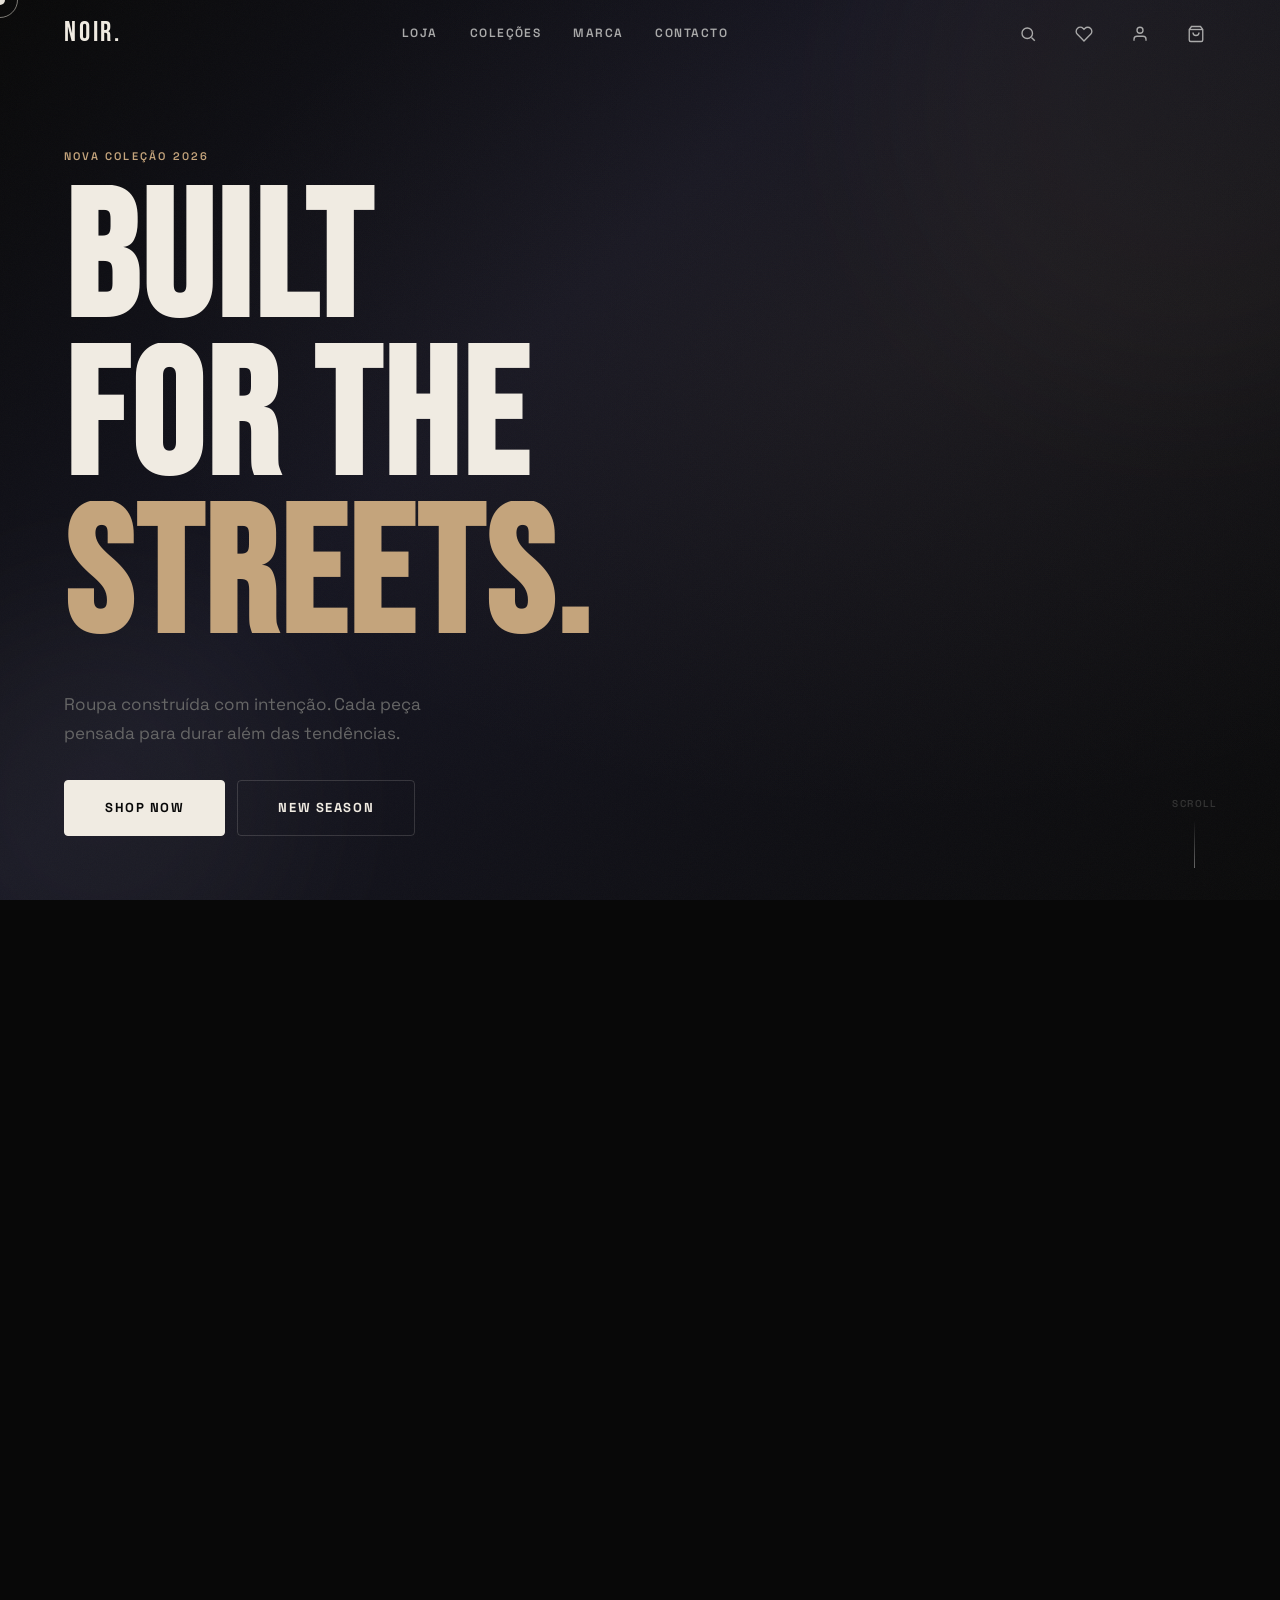
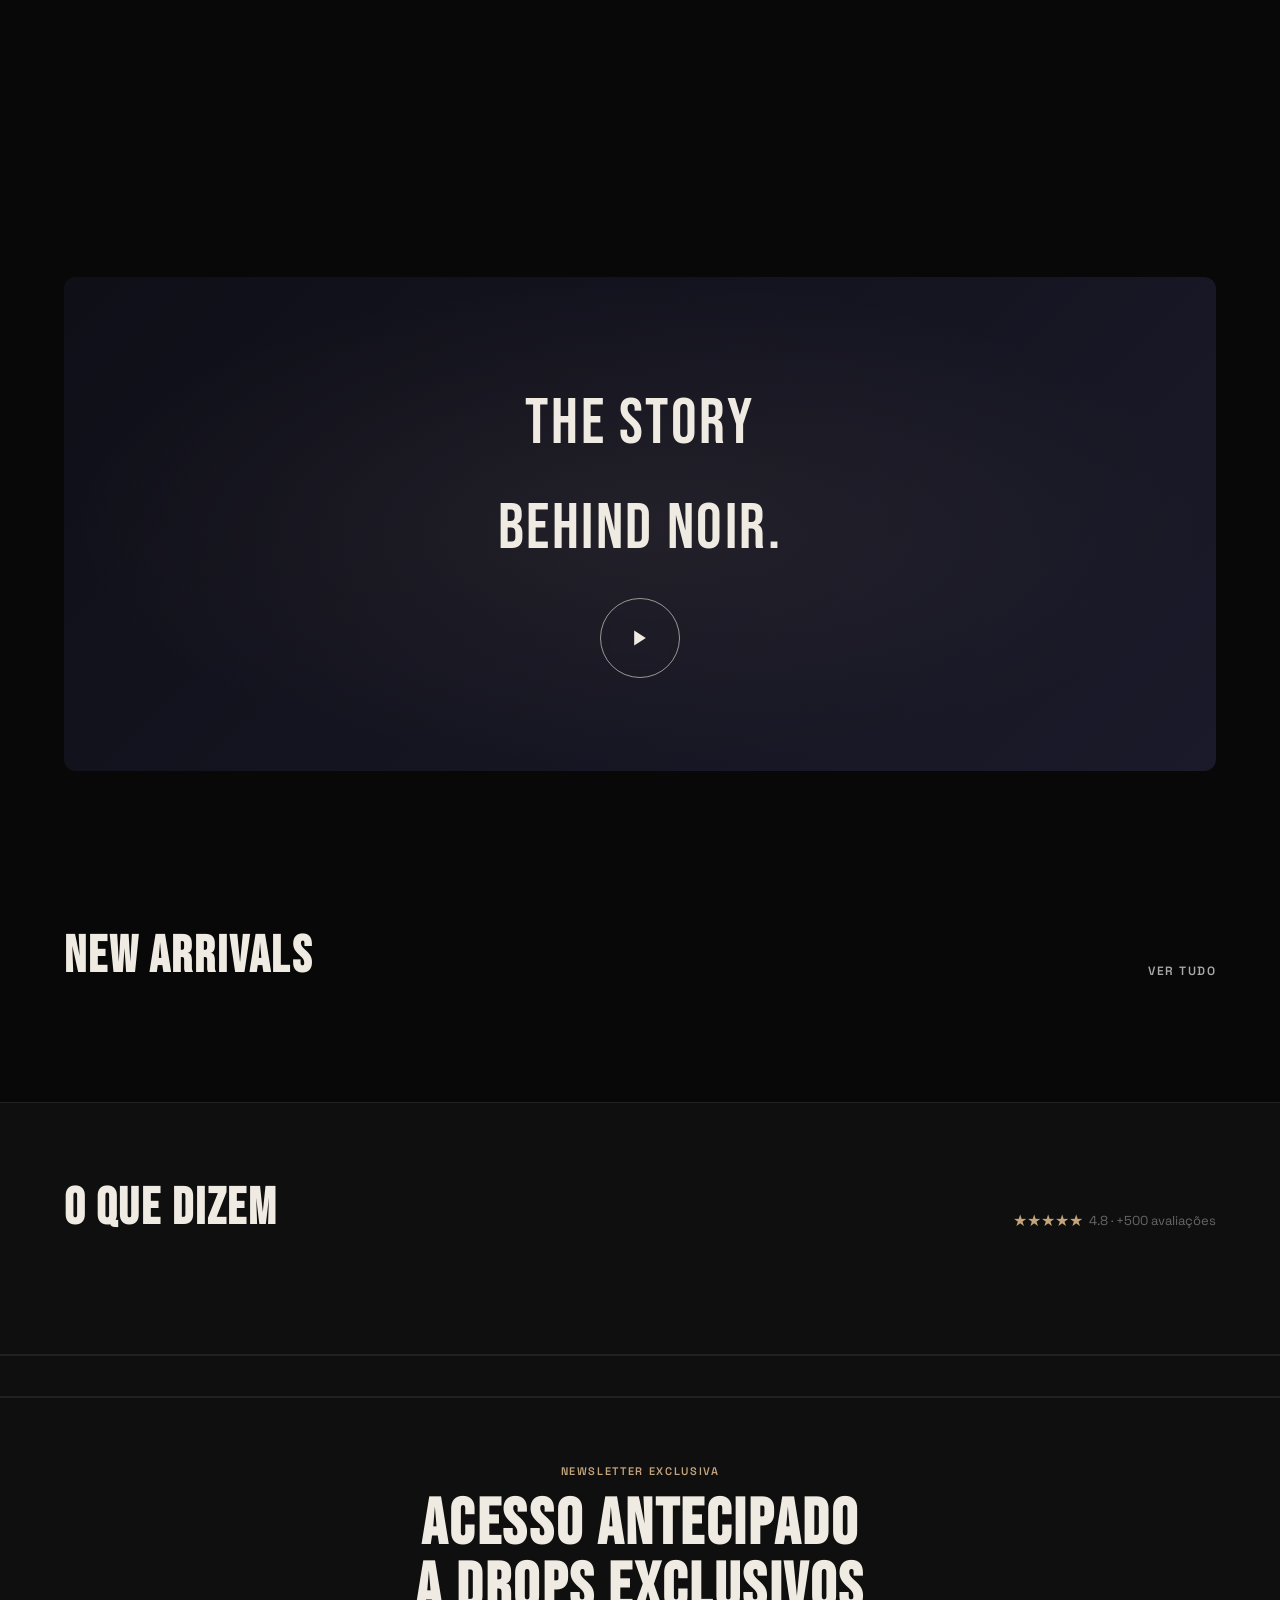
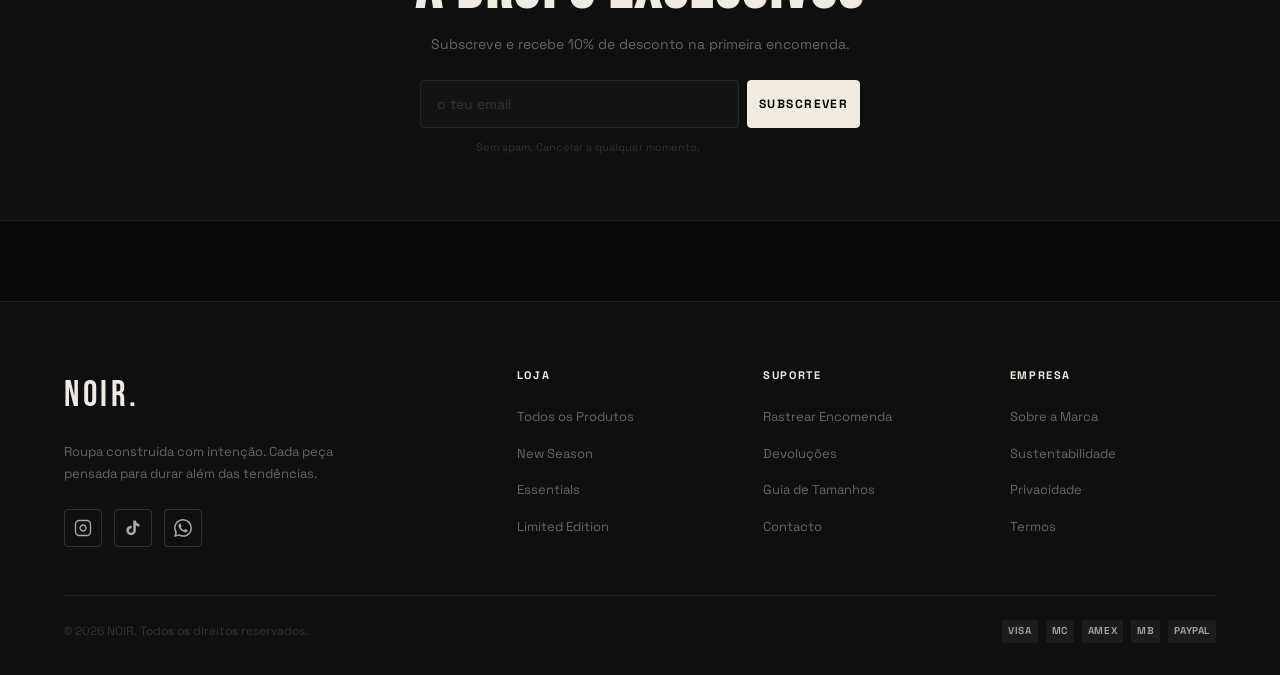
==== index.html @ bdd71eda "init" ====
<!DOCTYPE html>
<html lang="pt">
<head>
  <meta charset="UTF-8">
  <meta name="viewport" content="width=device-width, initial-scale=1.0">
  <title>NOIR. — Premium Streetwear</title>
  <meta name="description" content="NOIR. — Roupa construída com intenção. Premium streetwear para quem recusa o ordinário.">
  <meta property="og:title" content="NOIR. — Premium Streetwear">
  <meta property="og:description" content="Premium streetwear para quem recusa o ordinário.">
  <link rel="preconnect" href="https://fonts.googleapis.com">
  <link rel="preconnect" href="https://fonts.gstatic.com" crossorigin>
  <link rel="stylesheet" href="css/main.css">
  <link rel="stylesheet" href="css/animations.css">
  <style>
    /* ---- Hero ---- */
    .hero {
      position: relative;
      height: 100vh;
      min-height: 600px;
      display: flex;
      align-items: flex-end;
      overflow: hidden;
    }
    .hero-bg {
      position: absolute;
      inset: 0;
      background: linear-gradient(135deg, #080808 0%, #141420 40%, #0a0a0a 100%);
    }
    .hero-bg::after {
      content: '';
      position: absolute;
      inset: 0;
      background: radial-gradient(ellipse at 70% 40%, rgba(196,164,124,0.06) 0%, transparent 60%);
    }
    .hero-noise {
      position: absolute;
      inset: 0;
      opacity: 0.03;
      background-image: url("data:image/svg+xml,%3Csvg viewBox='0 0 256 256' xmlns='http://www.w3.org/2000/svg'%3E%3Cfilter id='n'%3E%3CfeTurbulence type='fractalNoise' baseFrequency='0.9' numOctaves='4' stitchTiles='stitch'/%3E%3C/filter%3E%3Crect width='100%25' height='100%25' filter='url(%23n)'/%3E%3C/svg%3E");
      background-size: 200px;
    }
    .hero-content {
      position: relative;
      z-index: 1;
      width: 100%;
      padding: 0 var(--pad) var(--s16);
    }
    .hero-label {
      font-size: 11px;
      font-weight: 600;
      letter-spacing: 0.2em;
      text-transform: uppercase;
      color: var(--accent);
      margin-bottom: var(--s5);
      opacity: 0;
      animation: fadeInUp 0.6s ease 0.05s both;
    }
    .hero-title {
      font-family: var(--font-display);
      font-size: clamp(80px, 14vw, 220px);
      text-transform: uppercase;
      letter-spacing: 0.02em;
      line-height: 0.88;
      margin-bottom: var(--s8);
      color: var(--text);
    }
    .hero-sub {
      font-size: clamp(14px, 1.5vw, 17px);
      color: var(--text-3);
      max-width: 420px;
      line-height: 1.7;
      margin-bottom: var(--s8);
    }
    .hero-ctas { display: flex; gap: var(--s3); flex-wrap: wrap; }
    .hero-scroll {
      position: absolute;
      bottom: var(--s8);
      right: var(--pad);
      display: flex;
      flex-direction: column;
      align-items: center;
      gap: var(--s2);
      font-size: 10px;
      font-weight: 600;
      letter-spacing: 0.15em;
      text-transform: uppercase;
      color: var(--text-4);
      animation: fadeIn 1s ease 1.5s both;
    }
    .hero-scroll-line {
      width: 1px;
      height: 48px;
      background: linear-gradient(to bottom, transparent, var(--text-3));
      animation: lineGrow 1s ease 1.8s both;
      transform-origin: top;
    }
    /* ---- Marquee ---- */
    /* ---- Collections ---- */
    .collections-grid {
      display: grid;
      grid-template-columns: repeat(4, 1fr);
      gap: var(--s3);
    }
    /* ---- Best sellers ---- */
    .bestsellers-scroll {
      display: grid;
      grid-template-columns: repeat(4, 1fr);
      gap: var(--s5);
    }
    /* ---- Video section ---- */
    .video-mock {
      aspect-ratio: 21/9;
      background: linear-gradient(135deg, #0f0f18 0%, #1a1a2a 100%);
      position: relative;
      overflow: hidden;
      border-radius: var(--r4);
      display: flex;
      align-items: center;
      justify-content: center;
    }
    .video-mock-text {
      position: relative;
      z-index: 1;
      text-align: center;
    }
    /* ---- Reviews ---- */
    .reviews-grid {
      display: grid;
      grid-template-columns: repeat(3, 1fr);
      gap: var(--s5);
    }
    .review-card {
      background: var(--bg-2);
      border: 1px solid var(--border);
      border-radius: var(--r4);
      padding: var(--s6);
    }
    .review-text {
      font-family: var(--font-editorial);
      font-size: 17px;
      font-style: italic;
      line-height: 1.7;
      color: var(--text-2);
      margin: var(--s4) 0;
    }
    /* ---- Newsletter section ---- */
    .nl-section {
      background: var(--bg-2);
      border-top: 1px solid var(--border);
      border-bottom: 1px solid var(--border);
      padding: var(--s16) 0;
      text-align: center;
    }
    .nl-form {
      display: flex;
      gap: var(--s2);
      max-width: 440px;
      margin: var(--s6) auto 0;
    }

    @media (max-width: 900px) {
      .collections-grid { grid-template-columns: repeat(2, 1fr); }
      .bestsellers-scroll { grid-template-columns: repeat(2, 1fr); }
      .reviews-grid { grid-template-columns: 1fr 1fr; }
      .hero-title { font-size: clamp(56px, 18vw, 120px); }
    }
    @media (max-width: 600px) {
      .collections-grid { grid-template-columns: 1fr 1fr; gap: var(--s2); }
      .reviews-grid { grid-template-columns: 1fr; }
      .nl-form { flex-direction: column; }
    }
  </style>
</head>
<body>

<div id="header"></div>

<!-- ===================== HERO ===================== -->
<section class="hero">
  <div class="hero-bg"></div>
  <div class="hero-noise"></div>
  <div class="bg-blob bg-blob-1"></div>
  <div class="bg-blob bg-blob-2"></div>
  <div class="hero-content container">
    <div class="hero-label">Nova Coleção 2026</div>
    <h1 class="hero-title">
      <span class="hero-text-line"><span>Built</span></span>
      <span class="hero-text-line"><span>For The</span></span>
      <span class="hero-text-line"><span style="color:var(--accent)">Streets.</span></span>
    </h1>
    <p class="hero-sub">Roupa construída com intenção. Cada peça pensada para durar além das tendências.</p>
    <div class="hero-ctas">
      <a href="shop.html" class="btn btn-primary btn-lg">Shop Now</a>
      <a href="shop.html?collection=new-season" class="btn btn-outline btn-lg">New Season</a>
    </div>
  </div>
  <div class="hero-scroll">
    <span>Scroll</span>
    <div class="hero-scroll-line"></div>
  </div>
</section>

<!-- ===================== MARQUEE ===================== -->
<div class="marquee-wrap">
  <div class="marquee-track">
    <div class="marquee-item"><span class="marquee-dot"></span>New Season 2026</div>
    <div class="marquee-item"><span class="marquee-dot"></span>Free Shipping Over €80</div>
    <div class="marquee-item"><span class="marquee-dot"></span>Premium Quality Fabrics</div>
    <div class="marquee-item"><span class="marquee-dot"></span>Limited Edition Drops</div>
    <div class="marquee-item"><span class="marquee-dot"></span>30-Day Free Returns</div>
    <div class="marquee-item"><span class="marquee-dot"></span>Worldwide Shipping</div>
    <!-- duplicate for seamless loop -->
    <div class="marquee-item"><span class="marquee-dot"></span>New Season 2026</div>
    <div class="marquee-item"><span class="marquee-dot"></span>Free Shipping Over €80</div>
    <div class="marquee-item"><span class="marquee-dot"></span>Premium Quality Fabrics</div>
    <div class="marquee-item"><span class="marquee-dot"></span>Limited Edition Drops</div>
    <div class="marquee-item"><span class="marquee-dot"></span>30-Day Free Returns</div>
    <div class="marquee-item"><span class="marquee-dot"></span>Worldwide Shipping</div>
  </div>
</div>

<!-- ===================== COLLECTIONS ===================== -->
<section class="section">
  <div class="container">
    <div class="section-header reveal">
      <h2 class="section-title">Coleções</h2>
      <a href="shop.html" class="section-link">Ver todas ${ICONS?.arrow || ''}</a>
    </div>
    <div class="collections-grid" id="collectionsGrid"></div>
  </div>
</section>

<!-- ===================== BEST SELLERS ===================== -->
<section class="section" style="background:var(--bg-2);border-top:1px solid var(--border);border-bottom:1px solid var(--border)">
  <div class="container">
    <div class="section-header reveal">
      <h2 class="section-title">Best Sellers</h2>
      <a href="shop.html" class="section-link">Ver todos</a>
    </div>
    <div class="bestsellers-scroll" id="bestsellersGrid"></div>
  </div>
</section>

<!-- ===================== VIDEO SECTION ===================== -->
<section class="section">
  <div class="container">
    <div class="video-mock reveal">
      <div style="position:absolute;inset:0;background:radial-gradient(ellipse at center, rgba(196,164,124,0.08) 0%, transparent 70%)"></div>
      <div class="video-mock-text">
        <div style="font-family:var(--font-display);font-size:clamp(32px,5vw,72px);text-transform:uppercase;letter-spacing:.04em;margin-bottom:8px">
          The Story<br>Behind NOIR.
        </div>
        <div class="video-play-btn" style="position:static;margin-top:16px">
          <div class="video-play-circle">
            <svg width="20" height="20" viewBox="0 0 24 24" fill="var(--text)"><polygon points="5 3 19 12 5 21 5 3"/></svg>
          </div>
        </div>
      </div>
    </div>
  </div>
</section>

<!-- ===================== NEW ARRIVALS ===================== -->
<section class="section">
  <div class="container">
    <div class="section-header reveal">
      <h2 class="section-title">New Arrivals</h2>
      <a href="shop.html?collection=new-season" class="section-link">Ver tudo</a>
    </div>
    <div class="grid-4" id="newArrivalsGrid"></div>
  </div>
</section>

<!-- ===================== REVIEWS ===================== -->
<section class="section" style="background:var(--bg-2);border-top:1px solid var(--border);border-bottom:1px solid var(--border)">
  <div class="container">
    <div class="section-header reveal">
      <h2 class="section-title">O que dizem</h2>
      <div class="stars-wrap" style="gap:6px">
        <div class="stars" style="font-size:16px">★★★★★</div>
        <span style="font-size:13px;color:var(--text-3)">4.8 · +500 avaliações</span>
      </div>
    </div>
    <div class="reviews-grid" id="reviewsGrid"></div>
  </div>
</section>

<!-- ===================== BENEFITS ===================== -->
<div class="benefits-bar reveal">
  <div class="container">
    <div class="benefits-list" id="benefitsList"></div>
  </div>
</div>

<!-- ===================== NEWSLETTER ===================== -->
<section class="nl-section">
  <div class="container">
    <div class="reveal" style="max-width:560px;margin:0 auto">
      <div class="label" style="margin-bottom:12px;color:var(--accent)">Newsletter exclusiva</div>
      <h2 style="font-family:var(--font-display);font-size:clamp(36px,5vw,64px);text-transform:uppercase;letter-spacing:.04em;line-height:1;margin-bottom:12px">
        Acesso antecipado<br>a drops exclusivos
      </h2>
      <p style="font-size:14px;color:var(--text-3);margin:0 auto 0">
        Subscreve e recebe 10% de desconto na primeira encomenda.
      </p>
      <form class="nl-form" id="homeNewsletterForm">
        <input type="email" class="form-input" placeholder="o teu email" required style="height:48px">
        <button type="submit" class="btn btn-primary" style="white-space:nowrap">Subscrever</button>
      </form>
      <p style="font-size:11px;color:var(--text-4);margin-top:10px">Sem spam. Cancelar a qualquer momento.</p>
    </div>
  </div>
</section>

<div id="footer"></div>

<script src="js/data.js"></script>
<script src="js/app.js"></script>
<script src="js/cart.js"></script>
<script>
document.addEventListener('DOMContentLoaded', () => {

  // Collections
  const cGrid = document.getElementById('collectionsGrid');
  if (cGrid && typeof COLLECTIONS !== 'undefined') {
    cGrid.innerHTML = COLLECTIONS.map(c => `
      <a href="shop.html?collection=${c.id}" class="collection-card reveal">
        <div class="collection-card-media">
          <div class="product-placeholder ${c.ph}"></div>
        </div>
        <div class="collection-card-overlay"></div>
        <div class="collection-card-content">
          <div class="collection-card-title">${c.name}</div>
          <div class="collection-card-count">${c.count} peças</div>
        </div>
      </a>
    `).join('');
  }

  // Best Sellers
  const bGrid = document.getElementById('bestsellersGrid');
  if (bGrid && typeof PRODUCTS !== 'undefined') {
    const bs = PRODUCTS.filter(p => p.isBestSeller).slice(0,4);
    bGrid.innerHTML = bs.map(p => renderProductCard(p)).join('');
  }

  // New Arrivals
  const nGrid = document.getElementById('newArrivalsGrid');
  if (nGrid && typeof PRODUCTS !== 'undefined') {
    const newP = PRODUCTS.filter(p => p.isNew).slice(0,4);
    nGrid.innerHTML = newP.map(p => renderProductCard(p)).join('');
  }

  // Reviews
  const rGrid = document.getElementById('reviewsGrid');
  if (rGrid && typeof REVIEWS !== 'undefined') {
    rGrid.innerHTML = REVIEWS.slice(0,3).map(r => `
      <div class="review-card reveal">
        <div class="stars-wrap">
          <div class="stars">${'★'.repeat(r.rating)}</div>
          <span style="font-size:11px;color:var(--text-4)">${r.date}</span>
        </div>
        <p class="review-text">"${r.text}"</p>
        <div style="display:flex;align-items:center;gap:10px">
          <div style="width:32px;height:32px;border-radius:50%;background:var(--bg-4);display:flex;align-items:center;justify-content:center;font-size:12px;font-weight:600">${r.name[0]}</div>
          <div>
            <div style="font-size:13px;font-weight:600">${r.name}</div>
            <div style="font-size:11px;color:var(--text-3)">${r.product}</div>
          </div>
        </div>
      </div>
    `).join('');
  }

  // Benefits
  const bList = document.getElementById('benefitsList');
  if (bList && typeof BENEFITS !== 'undefined') {
    const iconMap = { truck: ICONS.truck, refresh: ICONS.refresh, shield: ICONS.shield, headset: ICONS.headset };
    bList.innerHTML = BENEFITS.map(b => `
      <div class="benefit-item">
        ${iconMap[b.icon] || ''}
        <div>
          <div style="font-weight:600;color:var(--text);font-size:13px">${b.title}</div>
          <div style="font-size:12px">${b.sub}</div>
        </div>
      </div>
    `).join('');
  }

  // Home newsletter
  document.getElementById('homeNewsletterForm')?.addEventListener('submit', e => {
    e.preventDefault();
    e.target.reset();
    showToast('Subscrito! Usa o código NOIR10 na tua primeira encomenda.', 'success');
    localStorage.setItem('noir_newsletter', '1');
  });

  initScrollReveal();
});
</script>
</body>
</html>
---- css/main.css ----
@import url('https://fonts.googleapis.com/css2?family=Bebas+Neue&family=Space+Grotesk:wght@300;400;500;600;700&family=Cormorant+Garamond:ital,wght@0,400;0,600;1,400;1,600&display=swap');

/* ============================================================
   DESIGN TOKENS
   ============================================================ */
:root {
  --bg:        #080808;
  --bg-2:      #0f0f0f;
  --bg-3:      #141414;
  --bg-4:      #1c1c1c;
  --bg-5:      #242424;
  --surface:   #1a1a1a;

  --text:      #f0ebe2;
  --text-2:    #aaa;
  --text-3:    #666;
  --text-4:    #333;
  --text-inv:  #080808;

  --accent:    #c4a47c;
  --accent-2:  #d4b48c;
  --accent-3:  #a8886a;

  --green:     #4ec97a;
  --red:       #e05050;
  --yellow:    #e0b030;
  --blue:      #5090e0;

  --border:    rgba(240,235,226,0.08);
  --border-2:  rgba(240,235,226,0.16);
  --border-3:  rgba(240,235,226,0.25);

  --font-display:   'Bebas Neue', sans-serif;
  --font-ui:        'Space Grotesk', sans-serif;
  --font-editorial: 'Cormorant Garamond', serif;

  --s1:  4px; --s2: 8px;  --s3: 12px; --s4: 16px; --s5: 20px;
  --s6: 24px; --s8: 32px; --s10: 40px; --s12: 48px; --s14: 56px;
  --s16: 64px; --s20: 80px; --s24: 96px; --s32: 128px;

  --nav-h:  68px;
  --max-w:  1440px;
  --pad:    clamp(16px, 5vw, 80px);

  --r1: 2px; --r2: 4px; --r3: 8px; --r4: 12px; --r5: 16px; --rf: 100px;

  --t1: 0.15s ease;
  --t2: 0.3s ease;
  --t3: 0.5s ease;
  --t-spring: 0.45s cubic-bezier(0.175, 0.885, 0.32, 1.275);

  --shadow-sm: 0 2px 8px rgba(0,0,0,0.35);
  --shadow-md: 0 8px 24px rgba(0,0,0,0.45);
  --shadow-lg: 0 20px 60px rgba(0,0,0,0.55);
  --shadow-xl: 0 40px 100px rgba(0,0,0,0.65);

  --z-below: -1; --z-base: 1; --z-raised: 10;
  --z-dropdown: 100; --z-sticky: 200; --z-overlay: 300;
  --z-modal: 400; --z-toast: 500; --z-cursor: 9999;
}

/* ============================================================
   RESET
   ============================================================ */
*, *::before, *::after { box-sizing: border-box; margin: 0; padding: 0; }
html { scroll-behavior: smooth; font-size: 16px; }
body {
  background: var(--bg);
  color: var(--text);
  font-family: var(--font-ui);
  font-size: 15px;
  line-height: 1.65;
  overflow-x: hidden;
  -webkit-font-smoothing: antialiased;
  -moz-osx-font-smoothing: grayscale;
}
img, video { display: block; width: 100%; height: auto; object-fit: cover; }
a { color: inherit; text-decoration: none; transition: color var(--t1); }
button { background: none; border: none; cursor: pointer; font-family: inherit; color: inherit; }
ul, ol { list-style: none; }
input, select, textarea { font-family: inherit; }
h1,h2,h3,h4,h5,h6 { font-weight: 600; line-height: 1.2; }
p { max-width: 65ch; }

/* ============================================================
   SCROLLBAR
   ============================================================ */
::-webkit-scrollbar { width: 6px; height: 6px; }
::-webkit-scrollbar-track { background: var(--bg-2); }
::-webkit-scrollbar-thumb { background: var(--bg-5); border-radius: var(--rf); }
::-webkit-scrollbar-thumb:hover { background: var(--text-3); }

/* ============================================================
   CUSTOM CURSOR
   ============================================================ */
.cursor {
  position: fixed;
  width: 10px; height: 10px;
  background: var(--text);
  border-radius: 50%;
  pointer-events: none;
  transform: translate(-50%, -50%);
  z-index: var(--z-cursor);
  transition: transform 0.1s, width 0.3s, height 0.3s, background 0.3s;
  mix-blend-mode: difference;
}
.cursor-ring {
  position: fixed;
  width: 36px; height: 36px;
  border: 1px solid rgba(240,235,226,0.5);
  border-radius: 50%;
  pointer-events: none;
  transform: translate(-50%, -50%);
  z-index: var(--z-cursor);
  transition: transform 0.18s ease, width 0.35s, height 0.35s, border-color 0.3s;
}
.cursor.is-hovering { width: 6px; height: 6px; }
.cursor-ring.is-hovering { width: 56px; height: 56px; border-color: var(--accent); }
.cursor.is-clicking { transform: translate(-50%,-50%) scale(0.7); }
@media (pointer: coarse) { .cursor, .cursor-ring { display: none; } }

/* ============================================================
   TYPOGRAPHY
   ============================================================ */
.display-xl {
  font-family: var(--font-display);
  font-size: clamp(72px, 12vw, 200px);
  line-height: 0.9;
  letter-spacing: 0.02em;
  text-transform: uppercase;
}
.display-lg {
  font-family: var(--font-display);
  font-size: clamp(48px, 8vw, 120px);
  line-height: 0.92;
  letter-spacing: 0.02em;
  text-transform: uppercase;
}
.display-md {
  font-family: var(--font-display);
  font-size: clamp(36px, 5vw, 72px);
  line-height: 0.95;
  text-transform: uppercase;
  letter-spacing: 0.03em;
}
.display-sm {
  font-family: var(--font-display);
  font-size: clamp(24px, 3vw, 40px);
  line-height: 1;
  text-transform: uppercase;
  letter-spacing: 0.05em;
}
.editorial {
  font-family: var(--font-editorial);
  font-style: italic;
  font-size: clamp(18px, 2.5vw, 28px);
  font-weight: 400;
}
.label {
  font-size: 11px;
  font-weight: 600;
  letter-spacing: 0.15em;
  text-transform: uppercase;
  color: var(--text-2);
}
.price {
  font-size: 17px;
  font-weight: 600;
  letter-spacing: 0.02em;
}
.price-lg {
  font-size: 26px;
  font-weight: 700;
  letter-spacing: 0.01em;
}
.price-compare {
  font-size: 13px;
  font-weight: 400;
  color: var(--text-3);
  text-decoration: line-through;
}

/* ============================================================
   LAYOUT
   ============================================================ */
.container {
  width: 100%;
  max-width: var(--max-w);
  margin: 0 auto;
  padding: 0 var(--pad);
}
.container-sm {
  width: 100%;
  max-width: 900px;
  margin: 0 auto;
  padding: 0 var(--pad);
}
.grid-2 { display: grid; grid-template-columns: 1fr 1fr; gap: var(--s8); }
.grid-3 { display: grid; grid-template-columns: repeat(3, 1fr); gap: var(--s6); }
.grid-4 { display: grid; grid-template-columns: repeat(4, 1fr); gap: var(--s6); }
.flex { display: flex; }
.flex-center { display: flex; align-items: center; justify-content: center; }
.flex-between { display: flex; align-items: center; justify-content: space-between; }
.flex-col { display: flex; flex-direction: column; }
.gap-1 { gap: var(--s1); } .gap-2 { gap: var(--s2); } .gap-3 { gap: var(--s3); }
.gap-4 { gap: var(--s4); } .gap-6 { gap: var(--s6); } .gap-8 { gap: var(--s8); }

/* ============================================================
   SECTION
   ============================================================ */
.section { padding: var(--s20) 0; }
.section-lg { padding: var(--s32) 0; }
.section-sm { padding: var(--s12) 0; }
.section-header {
  display: flex;
  align-items: flex-end;
  justify-content: space-between;
  margin-bottom: var(--s10);
  gap: var(--s4);
}
.section-title {
  font-family: var(--font-display);
  font-size: clamp(28px, 4vw, 52px);
  text-transform: uppercase;
  letter-spacing: 0.04em;
  line-height: 1;
}
.section-link {
  font-size: 12px;
  font-weight: 600;
  letter-spacing: 0.12em;
  text-transform: uppercase;
  color: var(--text-2);
  display: flex;
  align-items: center;
  gap: var(--s2);
  white-space: nowrap;
  transition: color var(--t1);
}
.section-link:hover { color: var(--text); }
.section-link svg { transition: transform var(--t1); }
.section-link:hover svg { transform: translateX(4px); }

/* ============================================================
   NAVIGATION
   ============================================================ */
.nav {
  position: fixed;
  top: 0; left: 0; right: 0;
  height: var(--nav-h);
  z-index: var(--z-sticky);
  transition: background var(--t2), border-color var(--t2);
  border-bottom: 1px solid transparent;
}
.nav.scrolled {
  background: rgba(8,8,8,0.95);
  backdrop-filter: blur(20px);
  -webkit-backdrop-filter: blur(20px);
  border-bottom-color: var(--border);
}
.nav-inner {
  height: 100%;
  display: flex;
  align-items: center;
  justify-content: space-between;
  gap: var(--s8);
}
.nav-logo {
  font-family: var(--font-display);
  font-size: 28px;
  letter-spacing: 0.1em;
  color: var(--text);
  flex-shrink: 0;
  transition: opacity var(--t1);
}
.nav-logo:hover { opacity: 0.7; }
.nav-links {
  display: flex;
  align-items: center;
  gap: var(--s8);
}
.nav-link {
  font-size: 12px;
  font-weight: 600;
  letter-spacing: 0.12em;
  text-transform: uppercase;
  color: var(--text-2);
  transition: color var(--t1);
  position: relative;
}
.nav-link::after {
  content: '';
  position: absolute;
  bottom: -3px; left: 0; right: 100%;
  height: 1px;
  background: var(--accent);
  transition: right var(--t2);
}
.nav-link:hover { color: var(--text); }
.nav-link:hover::after { right: 0; }
.nav-link.active { color: var(--text); }
.nav-link.active::after { right: 0; }
.nav-actions {
  display: flex;
  align-items: center;
  gap: var(--s4);
}
.nav-icon-btn {
  width: 40px; height: 40px;
  display: flex;
  align-items: center;
  justify-content: center;
  color: var(--text-2);
  transition: color var(--t1);
  position: relative;
  border-radius: var(--r2);
}
.nav-icon-btn:hover { color: var(--text); }
.nav-cart-count {
  position: absolute;
  top: 3px; right: 3px;
  width: 16px; height: 16px;
  background: var(--accent);
  color: var(--text-inv);
  font-size: 10px;
  font-weight: 700;
  border-radius: var(--rf);
  display: flex;
  align-items: center;
  justify-content: center;
  line-height: 1;
  opacity: 0;
  transform: scale(0);
  transition: opacity var(--t1), transform var(--t-spring);
}
.nav-cart-count.visible { opacity: 1; transform: scale(1); }

/* Mobile menu toggle */
.nav-hamburger {
  display: none;
  width: 40px; height: 40px;
  align-items: center;
  justify-content: center;
  flex-direction: column;
  gap: 5px;
  cursor: pointer;
}
.nav-hamburger span {
  display: block;
  width: 22px; height: 1.5px;
  background: var(--text);
  transition: transform var(--t2), opacity var(--t2), width var(--t2);
  transform-origin: center;
}
.nav-hamburger.open span:nth-child(1) { transform: translateY(6.5px) rotate(45deg); }
.nav-hamburger.open span:nth-child(2) { opacity: 0; transform: scaleX(0); }
.nav-hamburger.open span:nth-child(3) { transform: translateY(-6.5px) rotate(-45deg); }

/* Mobile menu */
.mobile-menu {
  position: fixed;
  top: var(--nav-h); left: 0; right: 0; bottom: 0;
  background: var(--bg);
  z-index: calc(var(--z-sticky) - 1);
  padding: var(--s8) var(--pad);
  display: flex;
  flex-direction: column;
  transform: translateX(100%);
  transition: transform 0.4s cubic-bezier(0.77, 0, 0.175, 1);
  overflow-y: auto;
}
.mobile-menu.open { transform: translateX(0); }
.mobile-menu-links { margin-bottom: var(--s12); }
.mobile-menu-link {
  display: block;
  font-family: var(--font-display);
  font-size: 42px;
  letter-spacing: 0.04em;
  text-transform: uppercase;
  color: var(--text-3);
  padding: var(--s3) 0;
  border-bottom: 1px solid var(--border);
  transition: color var(--t1), padding-left var(--t2);
}
.mobile-menu-link:hover { color: var(--text); padding-left: var(--s4); }

/* Search overlay */
.search-overlay {
  position: fixed;
  inset: 0;
  background: rgba(8,8,8,0.97);
  z-index: var(--z-modal);
  display: flex;
  flex-direction: column;
  align-items: center;
  justify-content: flex-start;
  padding: var(--s24) var(--pad);
  opacity: 0;
  pointer-events: none;
  transition: opacity var(--t2);
}
.search-overlay.open { opacity: 1; pointer-events: all; }
.search-input-wrap {
  width: 100%;
  max-width: 700px;
  position: relative;
  margin-bottom: var(--s8);
}
.search-input {
  width: 100%;
  background: transparent;
  border: none;
  border-bottom: 1px solid var(--border-3);
  color: var(--text);
  font-family: var(--font-display);
  font-size: clamp(36px, 6vw, 72px);
  letter-spacing: 0.05em;
  text-transform: uppercase;
  padding: var(--s4) 0;
  outline: none;
}
.search-input::placeholder { color: var(--text-4); }
.search-close {
  position: fixed;
  top: var(--s6); right: var(--s6);
  width: 48px; height: 48px;
  display: flex;
  align-items: center;
  justify-content: center;
  color: var(--text-2);
  transition: color var(--t1);
}
.search-close:hover { color: var(--text); }
.search-results {
  width: 100%;
  max-width: 700px;
  display: grid;
  grid-template-columns: repeat(auto-fill, minmax(160px, 1fr));
  gap: var(--s4);
}

/* ============================================================
   CART SIDEBAR
   ============================================================ */
.cart-overlay {
  position: fixed;
  inset: 0;
  background: rgba(0,0,0,0.6);
  z-index: var(--z-overlay);
  opacity: 0;
  pointer-events: none;
  transition: opacity var(--t2);
  backdrop-filter: blur(4px);
}
.cart-overlay.open { opacity: 1; pointer-events: all; }
.cart-sidebar {
  position: fixed;
  top: 0; right: 0; bottom: 0;
  width: min(440px, 100vw);
  background: var(--bg-2);
  z-index: var(--z-modal);
  display: flex;
  flex-direction: column;
  transform: translateX(100%);
  transition: transform 0.45s cubic-bezier(0.77, 0, 0.175, 1);
  border-left: 1px solid var(--border);
}
.cart-sidebar.open { transform: translateX(0); }
.cart-sidebar-header {
  display: flex;
  align-items: center;
  justify-content: space-between;
  padding: var(--s5) var(--s6);
  border-bottom: 1px solid var(--border);
  flex-shrink: 0;
}
.cart-sidebar-title {
  font-family: var(--font-display);
  font-size: 20px;
  letter-spacing: 0.08em;
  text-transform: uppercase;
}
.cart-items-wrap {
  flex: 1;
  overflow-y: auto;
  padding: var(--s4) var(--s6);
}
.cart-item {
  display: flex;
  gap: var(--s4);
  padding: var(--s4) 0;
  border-bottom: 1px solid var(--border);
}
.cart-item:last-child { border-bottom: none; }
.cart-item-img {
  width: 84px; height: 100px;
  flex-shrink: 0;
  border-radius: var(--r2);
  overflow: hidden;
  background: var(--bg-4);
}
.cart-item-img .product-placeholder {
  width: 100%; height: 100%;
}
.cart-item-info { flex: 1; min-width: 0; }
.cart-item-name {
  font-size: 13px;
  font-weight: 600;
  margin-bottom: var(--s1);
  white-space: nowrap;
  overflow: hidden;
  text-overflow: ellipsis;
}
.cart-item-meta { font-size: 12px; color: var(--text-3); margin-bottom: var(--s3); }
.cart-item-bottom { display: flex; align-items: center; justify-content: space-between; }
.cart-item-price { font-size: 14px; font-weight: 600; }
.cart-qty {
  display: flex;
  align-items: center;
  gap: var(--s2);
  background: var(--bg-3);
  border-radius: var(--r2);
  padding: var(--s1);
}
.cart-qty-btn {
  width: 26px; height: 26px;
  display: flex;
  align-items: center;
  justify-content: center;
  color: var(--text-2);
  transition: color var(--t1);
  font-size: 16px;
  line-height: 1;
}
.cart-qty-btn:hover { color: var(--text); }
.cart-qty-num { font-size: 13px; font-weight: 600; min-width: 20px; text-align: center; }
.cart-item-remove {
  color: var(--text-3);
  font-size: 11px;
  transition: color var(--t1);
  margin-top: var(--s2);
  display: block;
  cursor: pointer;
  background: none;
  border: none;
  font-family: inherit;
  letter-spacing: 0.05em;
  text-transform: uppercase;
}
.cart-item-remove:hover { color: var(--red); }
.cart-sidebar-footer {
  padding: var(--s5) var(--s6);
  border-top: 1px solid var(--border);
  flex-shrink: 0;
}
.cart-subtotal {
  display: flex;
  justify-content: space-between;
  align-items: center;
  margin-bottom: var(--s4);
  font-size: 13px;
}
.cart-subtotal-label { color: var(--text-2); text-transform: uppercase; letter-spacing: 0.08em; font-size: 11px; }
.cart-subtotal-value { font-weight: 700; font-size: 18px; }
.cart-empty-msg {
  text-align: center;
  padding: var(--s16) var(--s6);
  color: var(--text-3);
}
.cart-empty-msg svg { margin: 0 auto var(--s4); opacity: 0.3; }
.cart-empty-msg p { font-size: 14px; margin: 0 auto; }

/* ============================================================
   FOOTER
   ============================================================ */
.footer {
  background: var(--bg-2);
  border-top: 1px solid var(--border);
  padding: var(--s16) 0 var(--s8);
  margin-top: var(--s20);
}
.footer-grid {
  display: grid;
  grid-template-columns: 2fr 1fr 1fr 1fr;
  gap: var(--s10);
  margin-bottom: var(--s12);
}
.footer-logo {
  font-family: var(--font-display);
  font-size: 36px;
  letter-spacing: 0.1em;
  margin-bottom: var(--s4);
  color: var(--text);
}
.footer-tagline {
  font-size: 13px;
  color: var(--text-3);
  line-height: 1.7;
  margin-bottom: var(--s6);
  max-width: 280px;
}
.footer-social {
  display: flex;
  gap: var(--s3);
}
.footer-social-link {
  width: 38px; height: 38px;
  border: 1px solid var(--border-2);
  border-radius: var(--r2);
  display: flex;
  align-items: center;
  justify-content: center;
  color: var(--text-2);
  transition: all var(--t1);
}
.footer-social-link:hover {
  border-color: var(--accent);
  color: var(--accent);
  background: rgba(196,164,124,0.08);
}
.footer-col-title {
  font-size: 11px;
  font-weight: 700;
  letter-spacing: 0.15em;
  text-transform: uppercase;
  color: var(--text);
  margin-bottom: var(--s5);
}
.footer-links { display: flex; flex-direction: column; gap: var(--s3); }
.footer-link {
  font-size: 13px;
  color: var(--text-3);
  transition: color var(--t1);
}
.footer-link:hover { color: var(--text); }
.footer-bottom {
  display: flex;
  align-items: center;
  justify-content: space-between;
  padding-top: var(--s6);
  border-top: 1px solid var(--border);
  font-size: 12px;
  color: var(--text-4);
  gap: var(--s4);
  flex-wrap: wrap;
}
.footer-payment {
  display: flex;
  gap: var(--s2);
  align-items: center;
}
.payment-icon {
  padding: 3px 6px;
  background: var(--bg-4);
  border-radius: var(--r1);
  font-size: 10px;
  font-weight: 600;
  letter-spacing: 0.06em;
  color: var(--text-2);
}

/* ============================================================
   BUTTONS
   ============================================================ */
.btn {
  display: inline-flex;
  align-items: center;
  justify-content: center;
  gap: var(--s2);
  padding: 0 var(--s6);
  height: 48px;
  font-size: 12px;
  font-weight: 700;
  letter-spacing: 0.12em;
  text-transform: uppercase;
  border-radius: var(--r2);
  transition: all var(--t1);
  cursor: pointer;
  white-space: nowrap;
  position: relative;
  overflow: hidden;
  font-family: var(--font-ui);
}
.btn::after {
  content: '';
  position: absolute;
  inset: 0;
  background: rgba(255,255,255,0.06);
  opacity: 0;
  transition: opacity var(--t1);
}
.btn:hover::after { opacity: 1; }
.btn-primary {
  background: var(--text);
  color: var(--text-inv);
  border: 1px solid var(--text);
}
.btn-primary:hover {
  background: var(--accent);
  border-color: var(--accent);
  color: var(--text-inv);
}
.btn-outline {
  background: transparent;
  color: var(--text);
  border: 1px solid var(--border-2);
}
.btn-outline:hover { border-color: var(--text); }
.btn-ghost {
  background: transparent;
  color: var(--text-2);
  border: none;
}
.btn-ghost:hover { color: var(--text); }
.btn-accent {
  background: var(--accent);
  color: var(--text-inv);
  border: 1px solid var(--accent);
}
.btn-accent:hover { background: var(--accent-2); border-color: var(--accent-2); }
.btn-danger { background: var(--red); color: #fff; border: 1px solid var(--red); }
.btn-sm { height: 36px; padding: 0 var(--s4); font-size: 11px; }
.btn-lg { height: 56px; padding: 0 var(--s10); font-size: 13px; }
.btn-full { width: 100%; }
.btn-icon {
  width: 40px; height: 40px;
  padding: 0;
  border-radius: var(--r2);
  border: 1px solid var(--border-2);
  color: var(--text-2);
}
.btn-icon:hover { border-color: var(--border-3); color: var(--text); }
.btn[disabled] { opacity: 0.4; cursor: not-allowed; pointer-events: none; }
.btn-loading { pointer-events: none; }
.btn-loading::before {
  content: '';
  width: 14px; height: 14px;
  border: 2px solid currentColor;
  border-top-color: transparent;
  border-radius: 50%;
  animation: spin 0.7s linear infinite;
  margin-right: var(--s2);
}

/* ============================================================
   PRODUCT CARD
   ============================================================ */
.product-card {
  position: relative;
  cursor: pointer;
}
.product-card-media {
  position: relative;
  overflow: hidden;
  border-radius: var(--r3);
  background: var(--bg-3);
  aspect-ratio: 3/4;
  margin-bottom: var(--s3);
}
.product-card-media img,
.product-card-media .product-placeholder {
  width: 100%; height: 100%;
  object-fit: cover;
  transition: transform 0.6s ease, opacity 0.4s ease;
}
.product-card-img-hover {
  position: absolute;
  inset: 0;
  opacity: 0;
  transition: opacity 0.4s ease;
}
.product-card:hover .product-card-media img { transform: scale(1.04); }
.product-card:hover .product-card-img-hover { opacity: 1; }
.product-card:hover .product-card-img-main { opacity: 0; }
.product-card-actions {
  position: absolute;
  bottom: var(--s3); left: var(--s3); right: var(--s3);
  display: flex;
  gap: var(--s2);
  transform: translateY(8px);
  opacity: 0;
  transition: all var(--t2);
}
.product-card:hover .product-card-actions { transform: translateY(0); opacity: 1; }
.product-card-action {
  flex: 1;
  height: 40px;
  background: rgba(8,8,8,0.9);
  backdrop-filter: blur(8px);
  color: var(--text);
  font-size: 11px;
  font-weight: 600;
  letter-spacing: 0.1em;
  text-transform: uppercase;
  border-radius: var(--r2);
  display: flex;
  align-items: center;
  justify-content: center;
  gap: var(--s1);
  transition: background var(--t1);
  border: none;
  cursor: pointer;
  font-family: var(--font-ui);
}
.product-card-action:hover { background: var(--text); color: var(--text-inv); }
.product-card-action-icon {
  width: 40px;
  flex: none;
}
.product-card-badges {
  position: absolute;
  top: var(--s3); left: var(--s3);
  display: flex;
  flex-direction: column;
  gap: var(--s1);
}
.badge {
  padding: 3px var(--s2);
  font-size: 10px;
  font-weight: 700;
  letter-spacing: 0.1em;
  text-transform: uppercase;
  border-radius: var(--r1);
}
.badge-new { background: var(--text); color: var(--text-inv); }
.badge-sale { background: var(--red); color: #fff; }
.badge-limited { background: var(--accent); color: var(--text-inv); }
.badge-sold-out { background: var(--bg-5); color: var(--text-2); }
.product-card-wishlist {
  position: absolute;
  top: var(--s3); right: var(--s3);
  width: 36px; height: 36px;
  background: rgba(8,8,8,0.7);
  backdrop-filter: blur(8px);
  border-radius: var(--rf);
  display: flex;
  align-items: center;
  justify-content: center;
  color: var(--text-2);
  transition: all var(--t1);
  opacity: 0;
  border: none;
  cursor: pointer;
}
.product-card:hover .product-card-wishlist { opacity: 1; }
.product-card-wishlist:hover, .product-card-wishlist.active { color: var(--red); background: rgba(8,8,8,0.9); }
.product-card-wishlist.active { opacity: 1; }
.product-card-info { padding: 0 var(--s1); }
.product-card-name {
  font-size: 14px;
  font-weight: 500;
  margin-bottom: var(--s1);
  white-space: nowrap;
  overflow: hidden;
  text-overflow: ellipsis;
  color: var(--text);
}
.product-card-meta {
  font-size: 12px;
  color: var(--text-3);
  margin-bottom: var(--s2);
}
.product-card-price {
  display: flex;
  align-items: center;
  gap: var(--s2);
}
.product-card-colors {
  display: flex;
  gap: var(--s1);
  margin-top: var(--s2);
}
.color-dot {
  width: 14px; height: 14px;
  border-radius: 50%;
  border: 1.5px solid transparent;
  cursor: pointer;
  transition: border-color var(--t1), transform var(--t1);
}
.color-dot:hover, .color-dot.active { border-color: var(--text); transform: scale(1.2); }

/* Product placeholder gradients */
.product-placeholder {
  width: 100%; height: 100%;
  display: flex;
  align-items: center;
  justify-content: center;
}
.ph-1 { background: linear-gradient(160deg, #141418 0%, #22222a 100%); }
.ph-2 { background: linear-gradient(160deg, #180f0a 0%, #2d1c10 100%); }
.ph-3 { background: linear-gradient(160deg, #0a1410 0%, #162819 100%); }
.ph-4 { background: linear-gradient(160deg, #0f0f18 0%, #1c1c2e 100%); }
.ph-5 { background: linear-gradient(160deg, #180a0a 0%, #2e1414 100%); }
.ph-6 { background: linear-gradient(160deg, #141818 0%, #1f2828 100%); }
.ph-7 { background: linear-gradient(160deg, #141010 0%, #261c1c 100%); }
.ph-8 { background: linear-gradient(160deg, #0f1418 0%, #1a2330 100%); }

/* ============================================================
   FORMS
   ============================================================ */
.form-group { display: flex; flex-direction: column; gap: var(--s2); }
.form-label {
  font-size: 11px;
  font-weight: 600;
  letter-spacing: 0.12em;
  text-transform: uppercase;
  color: var(--text-2);
}
.form-input,
.form-select,
.form-textarea {
  background: var(--bg-3);
  border: 1px solid var(--border);
  color: var(--text);
  font-family: var(--font-ui);
  font-size: 14px;
  padding: 0 var(--s4);
  height: 48px;
  border-radius: var(--r2);
  outline: none;
  transition: border-color var(--t1), background var(--t1);
  width: 100%;
}
.form-textarea { height: auto; padding: var(--s3) var(--s4); resize: vertical; min-height: 120px; }
.form-input:focus, .form-select:focus, .form-textarea:focus {
  border-color: var(--border-3);
  background: var(--bg-4);
}
.form-input::placeholder, .form-textarea::placeholder { color: var(--text-4); }
.form-input.error { border-color: var(--red); }
.form-error { font-size: 12px; color: var(--red); margin-top: var(--s1); }
.form-row { display: grid; grid-template-columns: 1fr 1fr; gap: var(--s4); }
.form-select { appearance: none; cursor: pointer; }
.form-checkbox-wrap {
  display: flex;
  align-items: center;
  gap: var(--s3);
  cursor: pointer;
}
.form-checkbox {
  width: 18px; height: 18px;
  border: 1.5px solid var(--border-2);
  border-radius: var(--r1);
  background: var(--bg-3);
  appearance: none;
  cursor: pointer;
  position: relative;
  flex-shrink: 0;
  transition: all var(--t1);
}
.form-checkbox:checked {
  background: var(--text);
  border-color: var(--text);
}
.form-checkbox:checked::after {
  content: '';
  position: absolute;
  top: 2px; left: 5px;
  width: 5px; height: 9px;
  border: 2px solid var(--bg);
  border-top: none; border-left: none;
  transform: rotate(45deg);
}
.form-checkbox-label { font-size: 13px; color: var(--text-2); }

/* ============================================================
   MODAL
   ============================================================ */
.modal-overlay {
  position: fixed;
  inset: 0;
  background: rgba(0,0,0,0.7);
  z-index: var(--z-modal);
  display: flex;
  align-items: center;
  justify-content: center;
  padding: var(--s6);
  opacity: 0;
  pointer-events: none;
  transition: opacity var(--t2);
  backdrop-filter: blur(4px);
}
.modal-overlay.open { opacity: 1; pointer-events: all; }
.modal {
  background: var(--bg-2);
  border: 1px solid var(--border);
  border-radius: var(--r4);
  padding: var(--s8);
  width: 100%;
  max-width: 560px;
  max-height: 90vh;
  overflow-y: auto;
  transform: scale(0.95) translateY(16px);
  transition: transform var(--t2);
}
.modal-overlay.open .modal { transform: scale(1) translateY(0); }
.modal-header {
  display: flex;
  align-items: center;
  justify-content: space-between;
  margin-bottom: var(--s6);
}
.modal-title {
  font-family: var(--font-display);
  font-size: 24px;
  letter-spacing: 0.06em;
  text-transform: uppercase;
}

/* ============================================================
   TOAST NOTIFICATIONS
   ============================================================ */
.toast-container {
  position: fixed;
  bottom: var(--s6);
  left: 50%;
  transform: translateX(-50%);
  z-index: var(--z-toast);
  display: flex;
  flex-direction: column;
  align-items: center;
  gap: var(--s2);
  pointer-events: none;
}
.toast {
  background: var(--bg-4);
  border: 1px solid var(--border-2);
  border-radius: var(--rf);
  padding: var(--s3) var(--s5);
  font-size: 13px;
  color: var(--text);
  display: flex;
  align-items: center;
  gap: var(--s3);
  backdrop-filter: blur(12px);
  white-space: nowrap;
  animation: toastIn 0.4s var(--t-spring) forwards;
  box-shadow: var(--shadow-md);
  pointer-events: all;
}
.toast.toast-success { border-color: rgba(78,201,122,0.3); }
.toast.toast-error { border-color: rgba(224,80,80,0.3); }
.toast.toast-out { animation: toastOut 0.3s ease forwards; }
.toast-dot {
  width: 6px; height: 6px;
  border-radius: 50%;
  background: var(--accent);
  flex-shrink: 0;
}
.toast.toast-success .toast-dot { background: var(--green); }
.toast.toast-error .toast-dot { background: var(--red); }

/* ============================================================
   NEWSLETTER POPUP
   ============================================================ */
.newsletter-popup {
  position: fixed;
  bottom: var(--s6);
  right: var(--s6);
  width: min(420px, calc(100vw - 32px));
  background: var(--bg-2);
  border: 1px solid var(--border-2);
  border-radius: var(--r4);
  padding: var(--s8);
  z-index: var(--z-modal);
  transform: translateY(20px);
  opacity: 0;
  pointer-events: none;
  transition: all 0.5s cubic-bezier(0.34, 1.56, 0.64, 1);
  box-shadow: var(--shadow-xl);
}
.newsletter-popup.visible { transform: translateY(0); opacity: 1; pointer-events: all; }
.newsletter-popup-close {
  position: absolute;
  top: var(--s4); right: var(--s4);
  width: 32px; height: 32px;
  display: flex;
  align-items: center;
  justify-content: center;
  color: var(--text-3);
  transition: color var(--t1);
  cursor: pointer;
}
.newsletter-popup-close:hover { color: var(--text); }
.newsletter-popup-tag {
  font-size: 10px;
  font-weight: 700;
  letter-spacing: 0.15em;
  text-transform: uppercase;
  color: var(--accent);
  margin-bottom: var(--s3);
}
.newsletter-popup-title {
  font-family: var(--font-display);
  font-size: 28px;
  letter-spacing: 0.04em;
  text-transform: uppercase;
  line-height: 1;
  margin-bottom: var(--s2);
}
.newsletter-popup-sub {
  font-size: 13px;
  color: var(--text-3);
  margin-bottom: var(--s5);
  max-width: 100%;
}
.newsletter-popup-form { display: flex; gap: var(--s2); }
.newsletter-popup-input {
  flex: 1;
  height: 44px;
  background: var(--bg-4);
  border: 1px solid var(--border);
  border-radius: var(--r2);
  color: var(--text);
  font-family: var(--font-ui);
  font-size: 13px;
  padding: 0 var(--s4);
  outline: none;
  transition: border-color var(--t1);
}
.newsletter-popup-input:focus { border-color: var(--border-3); }
.newsletter-popup-input::placeholder { color: var(--text-4); }
.newsletter-popup-btn {
  height: 44px;
  padding: 0 var(--s5);
  background: var(--text);
  color: var(--text-inv);
  border-radius: var(--r2);
  font-size: 11px;
  font-weight: 700;
  letter-spacing: 0.1em;
  text-transform: uppercase;
  border: none;
  cursor: pointer;
  font-family: var(--font-ui);
  white-space: nowrap;
  transition: background var(--t1);
}
.newsletter-popup-btn:hover { background: var(--accent); }

/* ============================================================
   STAR RATING
   ============================================================ */
.stars {
  display: flex;
  gap: 2px;
  color: var(--accent);
  font-size: 13px;
}
.stars-wrap { display: flex; align-items: center; gap: var(--s2); }
.stars-count { font-size: 12px; color: var(--text-3); }

/* ============================================================
   TABS
   ============================================================ */
.tabs { border-bottom: 1px solid var(--border); display: flex; gap: 0; }
.tab-btn {
  padding: var(--s3) var(--s5);
  font-size: 12px;
  font-weight: 600;
  letter-spacing: 0.1em;
  text-transform: uppercase;
  color: var(--text-3);
  border: none;
  border-bottom: 2px solid transparent;
  margin-bottom: -1px;
  cursor: pointer;
  transition: all var(--t1);
  font-family: var(--font-ui);
}
.tab-btn:hover { color: var(--text-2); }
.tab-btn.active { color: var(--text); border-bottom-color: var(--accent); }
.tab-panel { display: none; padding: var(--s6) 0; }
.tab-panel.active { display: block; }

/* ============================================================
   BREADCRUMB
   ============================================================ */
.breadcrumb {
  display: flex;
  align-items: center;
  gap: var(--s2);
  font-size: 12px;
  color: var(--text-3);
  margin-bottom: var(--s6);
}
.breadcrumb a { transition: color var(--t1); }
.breadcrumb a:hover { color: var(--text); }
.breadcrumb-sep { color: var(--text-4); }
.breadcrumb-current { color: var(--text-2); }

/* ============================================================
   PAGINATION
   ============================================================ */
.pagination {
  display: flex;
  align-items: center;
  justify-content: center;
  gap: var(--s2);
  margin-top: var(--s12);
}
.page-btn {
  width: 40px; height: 40px;
  display: flex;
  align-items: center;
  justify-content: center;
  border: 1px solid var(--border);
  border-radius: var(--r2);
  font-size: 13px;
  color: var(--text-3);
  transition: all var(--t1);
  cursor: pointer;
  font-family: var(--font-ui);
}
.page-btn:hover { border-color: var(--border-2); color: var(--text); }
.page-btn.active { background: var(--text); color: var(--text-inv); border-color: var(--text); }

/* ============================================================
   SIZE SELECTOR
   ============================================================ */
.size-grid { display: flex; flex-wrap: wrap; gap: var(--s2); }
.size-btn {
  min-width: 52px;
  height: 44px;
  border: 1px solid var(--border);
  border-radius: var(--r2);
  font-size: 13px;
  font-weight: 600;
  color: var(--text-2);
  cursor: pointer;
  transition: all var(--t1);
  font-family: var(--font-ui);
  padding: 0 var(--s3);
  position: relative;
}
.size-btn:hover { border-color: var(--border-2); color: var(--text); }
.size-btn.active { background: var(--text); color: var(--text-inv); border-color: var(--text); }
.size-btn.out-of-stock {
  opacity: 0.35;
  cursor: not-allowed;
  text-decoration: line-through;
}

/* ============================================================
   DIVIDER
   ============================================================ */
.divider {
  border: none;
  border-top: 1px solid var(--border);
  margin: var(--s6) 0;
}

/* ============================================================
   BENEFITS BAR
   ============================================================ */
.benefits-bar {
  background: var(--bg-2);
  border-top: 1px solid var(--border);
  border-bottom: 1px solid var(--border);
  padding: var(--s5) 0;
}
.benefits-list {
  display: flex;
  align-items: center;
  justify-content: center;
  gap: var(--s10);
  flex-wrap: wrap;
}
.benefit-item {
  display: flex;
  align-items: center;
  gap: var(--s3);
  font-size: 12px;
  font-weight: 500;
  letter-spacing: 0.04em;
  color: var(--text-2);
}
.benefit-item svg { color: var(--accent); flex-shrink: 0; }

/* ============================================================
   SKELETON LOADING
   ============================================================ */
.skeleton {
  background: linear-gradient(90deg, var(--bg-3) 0%, var(--bg-4) 50%, var(--bg-3) 100%);
  background-size: 200% 100%;
  animation: shimmer 1.5s infinite;
  border-radius: var(--r2);
}
.skeleton-card { aspect-ratio: 3/4; border-radius: var(--r3); }
.skeleton-line { height: 14px; margin-bottom: var(--s2); }
.skeleton-line.short { width: 60%; }

/* ============================================================
   PAGE HEADER
   ============================================================ */
.page-header {
  padding: calc(var(--nav-h) + var(--s12)) 0 var(--s12);
  text-align: center;
}
.page-header-title {
  font-family: var(--font-display);
  font-size: clamp(48px, 8vw, 96px);
  text-transform: uppercase;
  letter-spacing: 0.06em;
  line-height: 1;
  margin-bottom: var(--s4);
}
.page-header-sub {
  font-size: 14px;
  color: var(--text-3);
  max-width: 480px;
  margin: 0 auto;
}

/* ============================================================
   ACCORDION
   ============================================================ */
.accordion-item { border-bottom: 1px solid var(--border); }
.accordion-trigger {
  display: flex;
  align-items: center;
  justify-content: space-between;
  width: 100%;
  padding: var(--s4) 0;
  font-size: 13px;
  font-weight: 600;
  letter-spacing: 0.06em;
  text-transform: uppercase;
  color: var(--text-2);
  cursor: pointer;
  transition: color var(--t1);
  font-family: var(--font-ui);
  border: none;
  background: none;
}
.accordion-trigger:hover { color: var(--text); }
.accordion-trigger svg {
  transition: transform var(--t2);
  flex-shrink: 0;
  color: var(--text-3);
}
.accordion-item.open .accordion-trigger svg { transform: rotate(180deg); }
.accordion-content {
  max-height: 0;
  overflow: hidden;
  transition: max-height 0.4s ease, padding 0.3s ease;
}
.accordion-item.open .accordion-content { max-height: 500px; }
.accordion-body {
  font-size: 13px;
  color: var(--text-3);
  line-height: 1.7;
  padding-bottom: var(--s4);
}

/* ============================================================
   ORDER SUMMARY (cart/checkout)
   ============================================================ */
.order-summary {
  background: var(--bg-2);
  border: 1px solid var(--border);
  border-radius: var(--r4);
  padding: var(--s6);
}
.order-summary-title {
  font-family: var(--font-display);
  font-size: 16px;
  letter-spacing: 0.08em;
  text-transform: uppercase;
  margin-bottom: var(--s5);
}
.order-line {
  display: flex;
  justify-content: space-between;
  align-items: center;
  font-size: 13px;
  color: var(--text-3);
  margin-bottom: var(--s3);
}
.order-line.total {
  color: var(--text);
  font-weight: 700;
  font-size: 15px;
  margin-top: var(--s4);
  padding-top: var(--s4);
  border-top: 1px solid var(--border);
}
.order-line-label { }
.order-line-value { font-weight: 500; color: var(--text); }
.coupon-wrap { display: flex; gap: var(--s2); margin-top: var(--s4); }
.coupon-wrap .form-input { height: 42px; }
.coupon-btn {
  height: 42px;
  padding: 0 var(--s4);
  border: 1px solid var(--border-2);
  border-radius: var(--r2);
  font-size: 11px;
  font-weight: 600;
  letter-spacing: 0.1em;
  text-transform: uppercase;
  color: var(--text-2);
  cursor: pointer;
  transition: all var(--t1);
  font-family: var(--font-ui);
  white-space: nowrap;
}
.coupon-btn:hover { color: var(--text); border-color: var(--border-3); }

/* ============================================================
   STEP PROGRESS (checkout)
   ============================================================ */
.checkout-steps {
  display: flex;
  align-items: center;
  justify-content: center;
  gap: var(--s3);
  margin-bottom: var(--s10);
}
.checkout-step {
  display: flex;
  align-items: center;
  gap: var(--s2);
  font-size: 12px;
  font-weight: 600;
  letter-spacing: 0.08em;
  text-transform: uppercase;
  color: var(--text-4);
}
.checkout-step.active { color: var(--text); }
.checkout-step.done { color: var(--green); }
.step-num {
  width: 26px; height: 26px;
  border: 1.5px solid currentColor;
  border-radius: 50%;
  display: flex;
  align-items: center;
  justify-content: center;
  font-size: 11px;
  flex-shrink: 0;
}
.checkout-step-divider {
  width: 32px; height: 1px;
  background: var(--border);
}

/* ============================================================
   QUICK VIEW MODAL (product)
   ============================================================ */
.quick-view-grid {
  display: grid;
  grid-template-columns: 1fr 1fr;
  gap: var(--s6);
}
.quick-view-img {
  aspect-ratio: 3/4;
  background: var(--bg-3);
  border-radius: var(--r3);
  overflow: hidden;
}

/* ============================================================
   FILTER PANEL
   ============================================================ */
.filter-panel {
  width: 260px;
  flex-shrink: 0;
}
.filter-section { margin-bottom: var(--s6); }
.filter-title {
  font-size: 11px;
  font-weight: 700;
  letter-spacing: 0.15em;
  text-transform: uppercase;
  color: var(--text-2);
  margin-bottom: var(--s3);
}
.filter-options { display: flex; flex-direction: column; gap: var(--s2); }
.filter-option {
  display: flex;
  align-items: center;
  gap: var(--s3);
  cursor: pointer;
}
.filter-option-label {
  font-size: 13px;
  color: var(--text-3);
  transition: color var(--t1);
}
.filter-option:hover .filter-option-label { color: var(--text); }
.filter-color-options { display: flex; flex-wrap: wrap; gap: var(--s2); }
.filter-color-swatch {
  width: 28px; height: 28px;
  border-radius: 50%;
  cursor: pointer;
  border: 2px solid transparent;
  transition: all var(--t1);
}
.filter-color-swatch.active { border-color: var(--text); }
.filter-size-options { display: flex; flex-wrap: wrap; gap: var(--s2); }
.filter-size-chip {
  padding: var(--s1) var(--s3);
  border: 1px solid var(--border);
  border-radius: var(--r1);
  font-size: 12px;
  color: var(--text-3);
  cursor: pointer;
  transition: all var(--t1);
}
.filter-size-chip:hover { border-color: var(--border-2); color: var(--text); }
.filter-size-chip.active { background: var(--text); color: var(--text-inv); border-color: var(--text); }
.price-range { display: flex; align-items: center; gap: var(--s2); }
.price-range-input { flex: 1; }
input[type=range] {
  -webkit-appearance: none;
  background: transparent;
  width: 100%;
  cursor: pointer;
}
input[type=range]::-webkit-slider-runnable-track {
  height: 2px;
  background: var(--bg-5);
  border-radius: var(--rf);
}
input[type=range]::-webkit-slider-thumb {
  -webkit-appearance: none;
  width: 16px; height: 16px;
  border-radius: 50%;
  background: var(--text);
  margin-top: -7px;
  transition: transform var(--t1);
}
input[type=range]::-webkit-slider-thumb:hover { transform: scale(1.2); }
.filter-active-chips {
  display: flex;
  flex-wrap: wrap;
  gap: var(--s2);
  margin-bottom: var(--s4);
}
.filter-chip {
  display: flex;
  align-items: center;
  gap: var(--s1);
  padding: 4px var(--s3);
  background: var(--bg-4);
  border: 1px solid var(--border-2);
  border-radius: var(--rf);
  font-size: 11px;
  color: var(--text-2);
}
.filter-chip-remove {
  cursor: pointer;
  color: var(--text-3);
  transition: color var(--t1);
  line-height: 1;
  font-size: 14px;
}
.filter-chip-remove:hover { color: var(--red); }

/* ============================================================
   TRACKING TIMELINE
   ============================================================ */
.tracking-timeline {
  display: flex;
  flex-direction: column;
  gap: 0;
  position: relative;
}
.tracking-timeline::before {
  content: '';
  position: absolute;
  left: 15px; top: 16px; bottom: 16px;
  width: 1px;
  background: var(--border);
}
.tracking-step {
  display: flex;
  gap: var(--s5);
  padding-bottom: var(--s6);
  position: relative;
}
.tracking-step:last-child { padding-bottom: 0; }
.tracking-dot {
  width: 30px; height: 30px;
  border-radius: 50%;
  background: var(--bg-4);
  border: 2px solid var(--border);
  display: flex;
  align-items: center;
  justify-content: center;
  flex-shrink: 0;
  position: relative;
  z-index: 1;
}
.tracking-step.done .tracking-dot {
  background: var(--green);
  border-color: var(--green);
}
.tracking-step.current .tracking-dot {
  background: var(--accent);
  border-color: var(--accent);
  box-shadow: 0 0 0 4px rgba(196,164,124,0.2);
}
.tracking-step-content { flex: 1; padding-top: 4px; }
.tracking-step-label {
  font-size: 14px;
  font-weight: 600;
  color: var(--text-3);
  margin-bottom: 2px;
}
.tracking-step.done .tracking-step-label,
.tracking-step.current .tracking-step-label { color: var(--text); }
.tracking-step-date { font-size: 12px; color: var(--text-4); }

/* ============================================================
   UTILITY
   ============================================================ */
.sr-only {
  position: absolute;
  width: 1px; height: 1px;
  padding: 0; margin: -1px;
  overflow: hidden;
  clip: rect(0,0,0,0);
  border: 0;
}
.text-accent { color: var(--accent); }
.text-muted { color: var(--text-3); }
.text-center { text-align: center; }
.text-right { text-align: right; }
.mt-auto { margin-top: auto; }
.pt-nav { padding-top: var(--nav-h); }
.w-full { width: 100%; }
.hidden { display: none !important; }
.overflow-hidden { overflow: hidden; }

/* ============================================================
   RESPONSIVE
   ============================================================ */
@media (max-width: 1100px) {
  .filter-panel { width: 220px; }
  .footer-grid { grid-template-columns: 1fr 1fr; }
}
@media (max-width: 900px) {
  .nav-links { display: none; }
  .nav-hamburger { display: flex; }
  .grid-4 { grid-template-columns: repeat(2, 1fr); }
  .grid-3 { grid-template-columns: repeat(2, 1fr); }
  .footer-grid { grid-template-columns: 1fr 1fr; }
  .quick-view-grid { grid-template-columns: 1fr; }
}
@media (max-width: 600px) {
  :root { --nav-h: 56px; --pad: 16px; }
  .grid-2 { grid-template-columns: 1fr; }
  .grid-3 { grid-template-columns: repeat(2, 1fr); gap: var(--s3); }
  .grid-4 { grid-template-columns: repeat(2, 1fr); gap: var(--s3); }
  .footer-grid { grid-template-columns: 1fr; }
  .form-row { grid-template-columns: 1fr; }
  .section { padding: var(--s12) 0; }
  .section-lg { padding: var(--s20) 0; }
  .benefits-list { gap: var(--s5); flex-direction: column; align-items: flex-start; }
  .checkout-steps { gap: var(--s2); }
  .checkout-step span { display: none; }
  .cart-sidebar { width: 100vw; }
}
---- css/animations.css ----
/* ============================================================
   KEYFRAMES
   ============================================================ */
@keyframes spin {
  to { transform: rotate(360deg); }
}
@keyframes shimmer {
  0%   { background-position: 200% 0; }
  100% { background-position: -200% 0; }
}
@keyframes pulse {
  0%, 100% { opacity: 1; }
  50%       { opacity: 0.4; }
}
@keyframes toastIn {
  from { opacity: 0; transform: translateY(12px) scale(0.95); }
  to   { opacity: 1; transform: translateY(0) scale(1); }
}
@keyframes toastOut {
  from { opacity: 1; transform: translateY(0) scale(1); }
  to   { opacity: 0; transform: translateY(8px) scale(0.95); }
}
@keyframes fadeIn {
  from { opacity: 0; }
  to   { opacity: 1; }
}
@keyframes fadeInUp {
  from { opacity: 0; transform: translateY(24px); }
  to   { opacity: 1; transform: translateY(0); }
}
@keyframes fadeInDown {
  from { opacity: 0; transform: translateY(-24px); }
  to   { opacity: 1; transform: translateY(0); }
}
@keyframes fadeInLeft {
  from { opacity: 0; transform: translateX(-24px); }
  to   { opacity: 1; transform: translateX(0); }
}
@keyframes fadeInRight {
  from { opacity: 0; transform: translateX(24px); }
  to   { opacity: 1; transform: translateX(0); }
}
@keyframes scaleIn {
  from { opacity: 0; transform: scale(0.92); }
  to   { opacity: 1; transform: scale(1); }
}
@keyframes slideUp {
  from { transform: translateY(100%); opacity: 0; }
  to   { transform: translateY(0); opacity: 1; }
}
@keyframes revealMask {
  from { clip-path: inset(0 100% 0 0); }
  to   { clip-path: inset(0 0% 0 0); }
}
@keyframes lineGrow {
  from { transform: scaleX(0); }
  to   { transform: scaleX(1); }
}
@keyframes heroTextIn {
  0%   { opacity: 0; transform: translateY(40px) skewY(2deg); }
  100% { opacity: 1; transform: translateY(0) skewY(0); }
}
@keyframes float {
  0%, 100% { transform: translateY(0); }
  50%       { transform: translateY(-10px); }
}
@keyframes marquee {
  from { transform: translateX(0); }
  to   { transform: translateX(-50%); }
}
@keyframes cartBounce {
  0%   { transform: scale(1); }
  30%  { transform: scale(1.3); }
  60%  { transform: scale(0.9); }
  100% { transform: scale(1); }
}
@keyframes wishlistPop {
  0%   { transform: scale(1); }
  50%  { transform: scale(1.4); }
  100% { transform: scale(1); }
}
@keyframes gradientShift {
  0%   { background-position: 0% 50%; }
  50%  { background-position: 100% 50%; }
  100% { background-position: 0% 50%; }
}
@keyframes countUp {
  from { transform: translateY(100%); opacity: 0; }
  to   { transform: translateY(0); opacity: 1; }
}

/* ============================================================
   ANIMATION UTILITY CLASSES
   ============================================================ */
.anim-fade-in      { animation: fadeIn 0.5s ease forwards; }
.anim-fade-in-up   { animation: fadeInUp 0.6s ease forwards; }
.anim-fade-in-down { animation: fadeInDown 0.6s ease forwards; }
.anim-scale-in     { animation: scaleIn 0.4s ease forwards; }

.delay-1 { animation-delay: 0.1s; }
.delay-2 { animation-delay: 0.2s; }
.delay-3 { animation-delay: 0.3s; }
.delay-4 { animation-delay: 0.4s; }
.delay-5 { animation-delay: 0.5s; }
.delay-6 { animation-delay: 0.6s; }
.delay-7 { animation-delay: 0.7s; }
.delay-8 { animation-delay: 0.8s; }

/* ============================================================
   SCROLL REVEAL (initial hidden state)
   ============================================================ */
.reveal {
  opacity: 0;
  transform: translateY(30px);
  transition: opacity 0.7s ease, transform 0.7s ease;
}
.reveal.revealed {
  opacity: 1;
  transform: translateY(0);
}
.reveal-left {
  opacity: 0;
  transform: translateX(-30px);
  transition: opacity 0.7s ease, transform 0.7s ease;
}
.reveal-left.revealed {
  opacity: 1;
  transform: translateX(0);
}
.reveal-right {
  opacity: 0;
  transform: translateX(30px);
  transition: opacity 0.7s ease, transform 0.7s ease;
}
.reveal-right.revealed {
  opacity: 1;
  transform: translateX(0);
}
.reveal-scale {
  opacity: 0;
  transform: scale(0.94);
  transition: opacity 0.6s ease, transform 0.6s ease;
}
.reveal-scale.revealed {
  opacity: 1;
  transform: scale(1);
}

/* ============================================================
   PAGE TRANSITION
   ============================================================ */
.page-transition-overlay {
  position: fixed;
  inset: 0;
  background: var(--bg);
  z-index: 9998;
  transform: translateY(100%);
  transition: transform 0.5s cubic-bezier(0.77, 0, 0.175, 1);
  pointer-events: none;
}
.page-transition-overlay.entering {
  transform: translateY(0);
}
.page-transition-overlay.leaving {
  transform: translateY(-100%);
}
body.page-loading { overflow: hidden; }

/* ============================================================
   HERO ANIMATIONS
   ============================================================ */
.hero-text-line {
  overflow: hidden;
  display: block;
}
.hero-text-line span {
  display: block;
  animation: heroTextIn 1s cubic-bezier(0.215, 0.61, 0.355, 1) forwards;
  opacity: 0;
}
.hero-line-1 span { animation-delay: 0.1s; }
.hero-line-2 span { animation-delay: 0.25s; }
.hero-line-3 span { animation-delay: 0.4s; }
.hero-sub  { animation: fadeInUp 0.8s ease 0.6s both; }
.hero-ctas { animation: fadeInUp 0.8s ease 0.75s both; }

/* ============================================================
   MARQUEE (scrolling text band)
   ============================================================ */
.marquee-wrap {
  overflow: hidden;
  border-top: 1px solid var(--border);
  border-bottom: 1px solid var(--border);
  background: var(--bg-2);
  padding: var(--s3) 0;
}
.marquee-track {
  display: flex;
  width: max-content;
  animation: marquee 20s linear infinite;
}
.marquee-track:hover { animation-play-state: paused; }
.marquee-item {
  display: flex;
  align-items: center;
  gap: var(--s6);
  padding: 0 var(--s6);
  font-size: 11px;
  font-weight: 600;
  letter-spacing: 0.18em;
  text-transform: uppercase;
  color: var(--text-3);
  white-space: nowrap;
}
.marquee-dot {
  width: 4px; height: 4px;
  border-radius: 50%;
  background: var(--accent);
  flex-shrink: 0;
}

/* ============================================================
   PARALLAX SECTION
   ============================================================ */
.parallax-wrap {
  position: relative;
  overflow: hidden;
}
.parallax-bg {
  position: absolute;
  inset: -20%;
  will-change: transform;
}
.parallax-content {
  position: relative;
  z-index: 1;
}

/* ============================================================
   HOVER EFFECTS
   ============================================================ */
.hover-lift {
  transition: transform var(--t2), box-shadow var(--t2);
}
.hover-lift:hover {
  transform: translateY(-4px);
  box-shadow: var(--shadow-lg);
}
.hover-glow:hover {
  box-shadow: 0 0 24px rgba(196,164,124,0.2);
}
.hover-scale {
  transition: transform var(--t2);
}
.hover-scale:hover { transform: scale(1.03); }
.hover-bright {
  transition: filter var(--t2);
}
.hover-bright:hover { filter: brightness(1.1); }

/* ============================================================
   IMAGE REVEAL (on load / in viewport)
   ============================================================ */
.img-reveal-wrap {
  position: relative;
  overflow: hidden;
}
.img-reveal-wrap::after {
  content: '';
  position: absolute;
  inset: 0;
  background: var(--bg-3);
  transform-origin: right;
  transition: transform 0.8s cubic-bezier(0.77, 0, 0.175, 1);
}
.img-reveal-wrap.revealed::after {
  transform: scaleX(0);
}

/* ============================================================
   COUNT ANIMATION (numbers)
   ============================================================ */
.count-wrap { overflow: hidden; display: inline-block; }
.count-num {
  display: block;
  animation: countUp 0.5s ease forwards;
}

/* ============================================================
   ADD TO CART ANIMATION
   ============================================================ */
.cart-icon-anim {
  animation: cartBounce 0.5s var(--t-spring);
}
.wishlist-anim {
  animation: wishlistPop 0.4s var(--t-spring);
}

/* ============================================================
   VIDEO SECTION
   ============================================================ */
.video-section {
  position: relative;
  overflow: hidden;
}
.video-play-btn {
  position: absolute;
  inset: 0;
  display: flex;
  align-items: center;
  justify-content: center;
  cursor: pointer;
}
.video-play-circle {
  width: 80px; height: 80px;
  border: 1.5px solid rgba(240,235,226,0.6);
  border-radius: 50%;
  display: flex;
  align-items: center;
  justify-content: center;
  transition: all var(--t2);
  backdrop-filter: blur(4px);
}
.video-play-btn:hover .video-play-circle {
  width: 96px; height: 96px;
  background: rgba(240,235,226,0.1);
  border-color: var(--text);
}

/* ============================================================
   FLOATING BACKGROUND SHAPES
   ============================================================ */
.bg-blob {
  position: absolute;
  border-radius: 50%;
  filter: blur(80px);
  opacity: 0.04;
  pointer-events: none;
}
.bg-blob-1 {
  width: 600px; height: 600px;
  background: var(--accent);
  top: -200px; right: -200px;
  animation: float 8s ease-in-out infinite;
}
.bg-blob-2 {
  width: 400px; height: 400px;
  background: var(--text);
  bottom: -100px; left: -100px;
  animation: float 10s ease-in-out 2s infinite reverse;
}

/* ============================================================
   COLLECTION CARD HOVER
   ============================================================ */
.collection-card {
  position: relative;
  overflow: hidden;
  cursor: pointer;
  border-radius: var(--r3);
}
.collection-card-overlay {
  position: absolute;
  inset: 0;
  background: linear-gradient(to top, rgba(0,0,0,0.8) 0%, rgba(0,0,0,0.1) 60%);
  transition: background var(--t2);
}
.collection-card:hover .collection-card-overlay {
  background: linear-gradient(to top, rgba(0,0,0,0.9) 0%, rgba(0,0,0,0.3) 60%);
}
.collection-card-media {
  aspect-ratio: 4/5;
  background: var(--bg-3);
}
.collection-card-media img,
.collection-card-media .product-placeholder {
  width: 100%; height: 100%;
  transition: transform 0.7s ease;
}
.collection-card:hover .collection-card-media img,
.collection-card:hover .collection-card-media .product-placeholder { transform: scale(1.06); }
.collection-card-content {
  position: absolute;
  bottom: 0; left: 0; right: 0;
  padding: var(--s6);
  transform: translateY(6px);
  transition: transform var(--t2);
}
.collection-card:hover .collection-card-content { transform: translateY(0); }
.collection-card-title {
  font-family: var(--font-display);
  font-size: clamp(20px, 3vw, 32px);
  text-transform: uppercase;
  letter-spacing: 0.06em;
  line-height: 1;
  margin-bottom: var(--s2);
}
.collection-card-count {
  font-size: 12px;
  color: rgba(240,235,226,0.6);
  opacity: 0;
  transform: translateY(8px);
  transition: all var(--t2) 0.05s;
}
.collection-card:hover .collection-card-count {
  opacity: 1;
  transform: translateY(0);
}

/* ============================================================
   PREFERS REDUCED MOTION
   ============================================================ */
@media (prefers-reduced-motion: reduce) {
  *, *::before, *::after {
    animation-duration: 0.01ms !important;
    animation-iteration-count: 1 !important;
    transition-duration: 0.01ms !important;
  }
  .marquee-track { animation: none; }
}
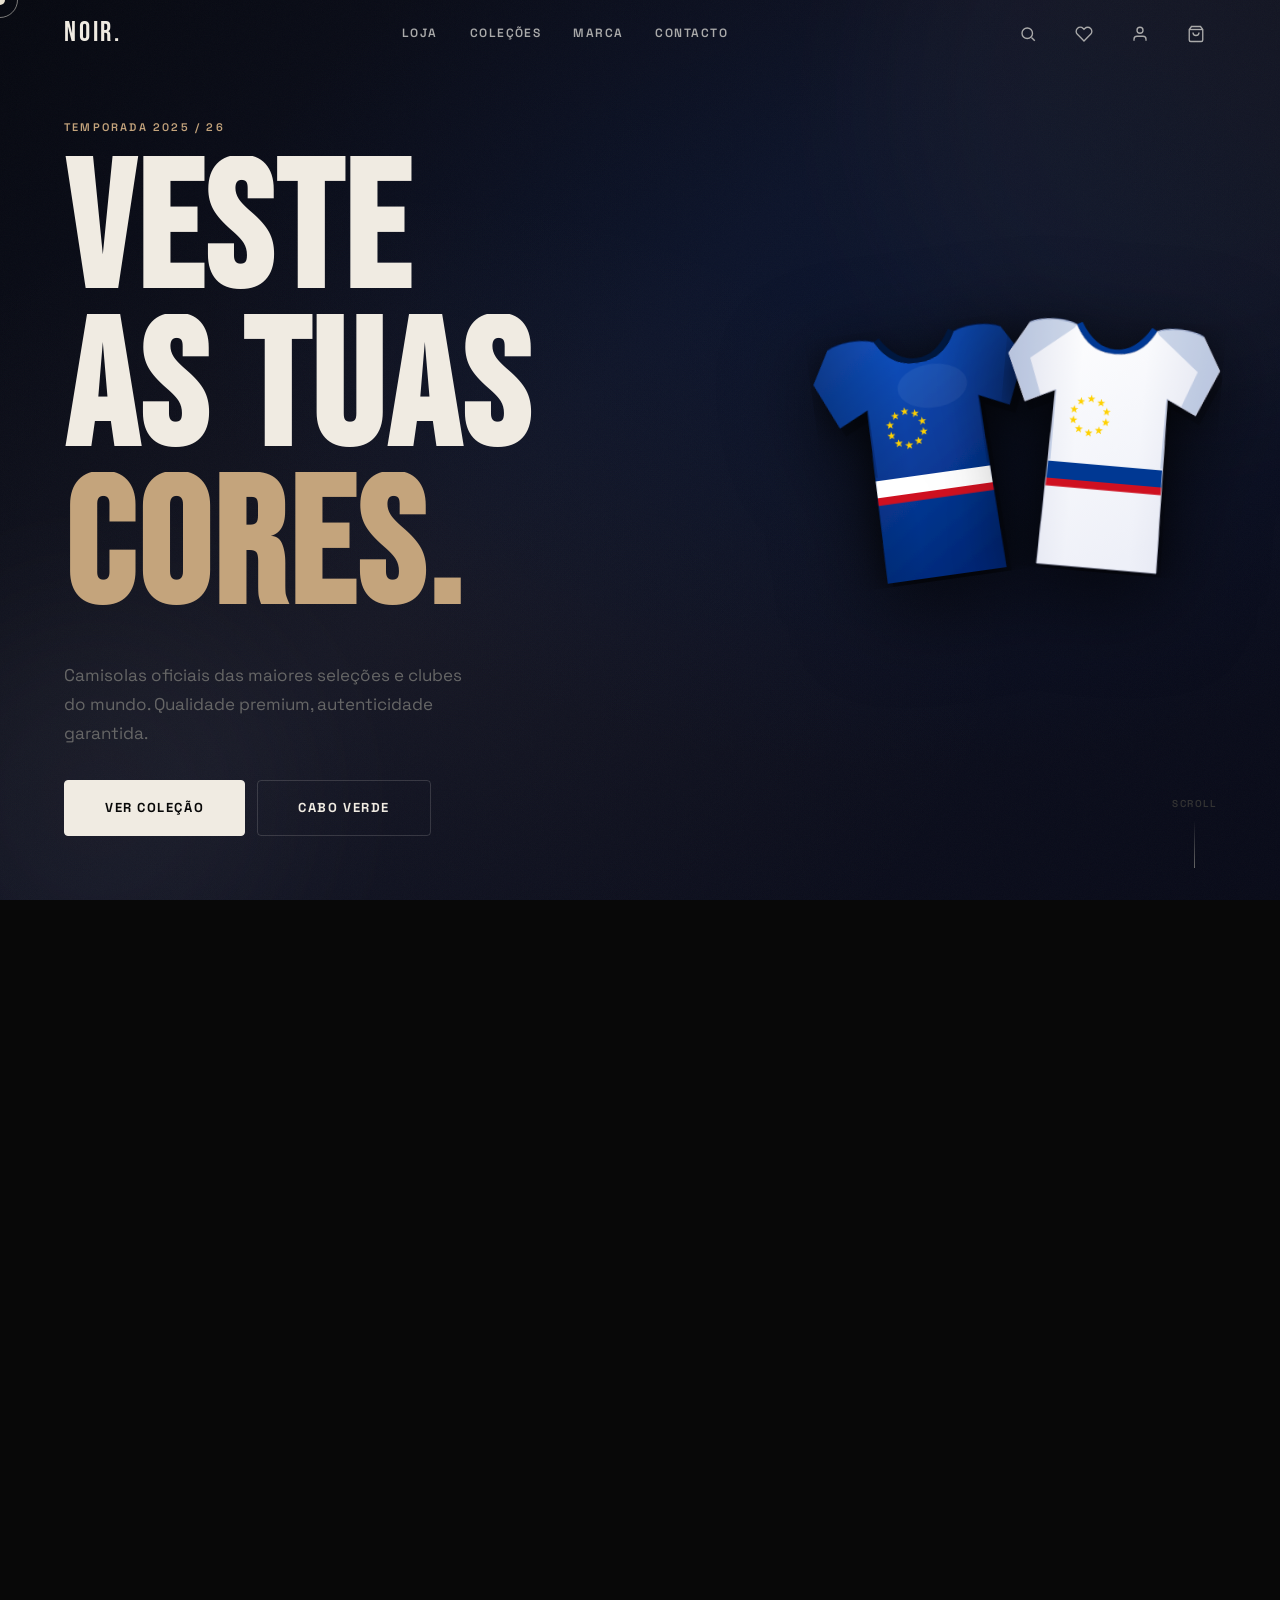
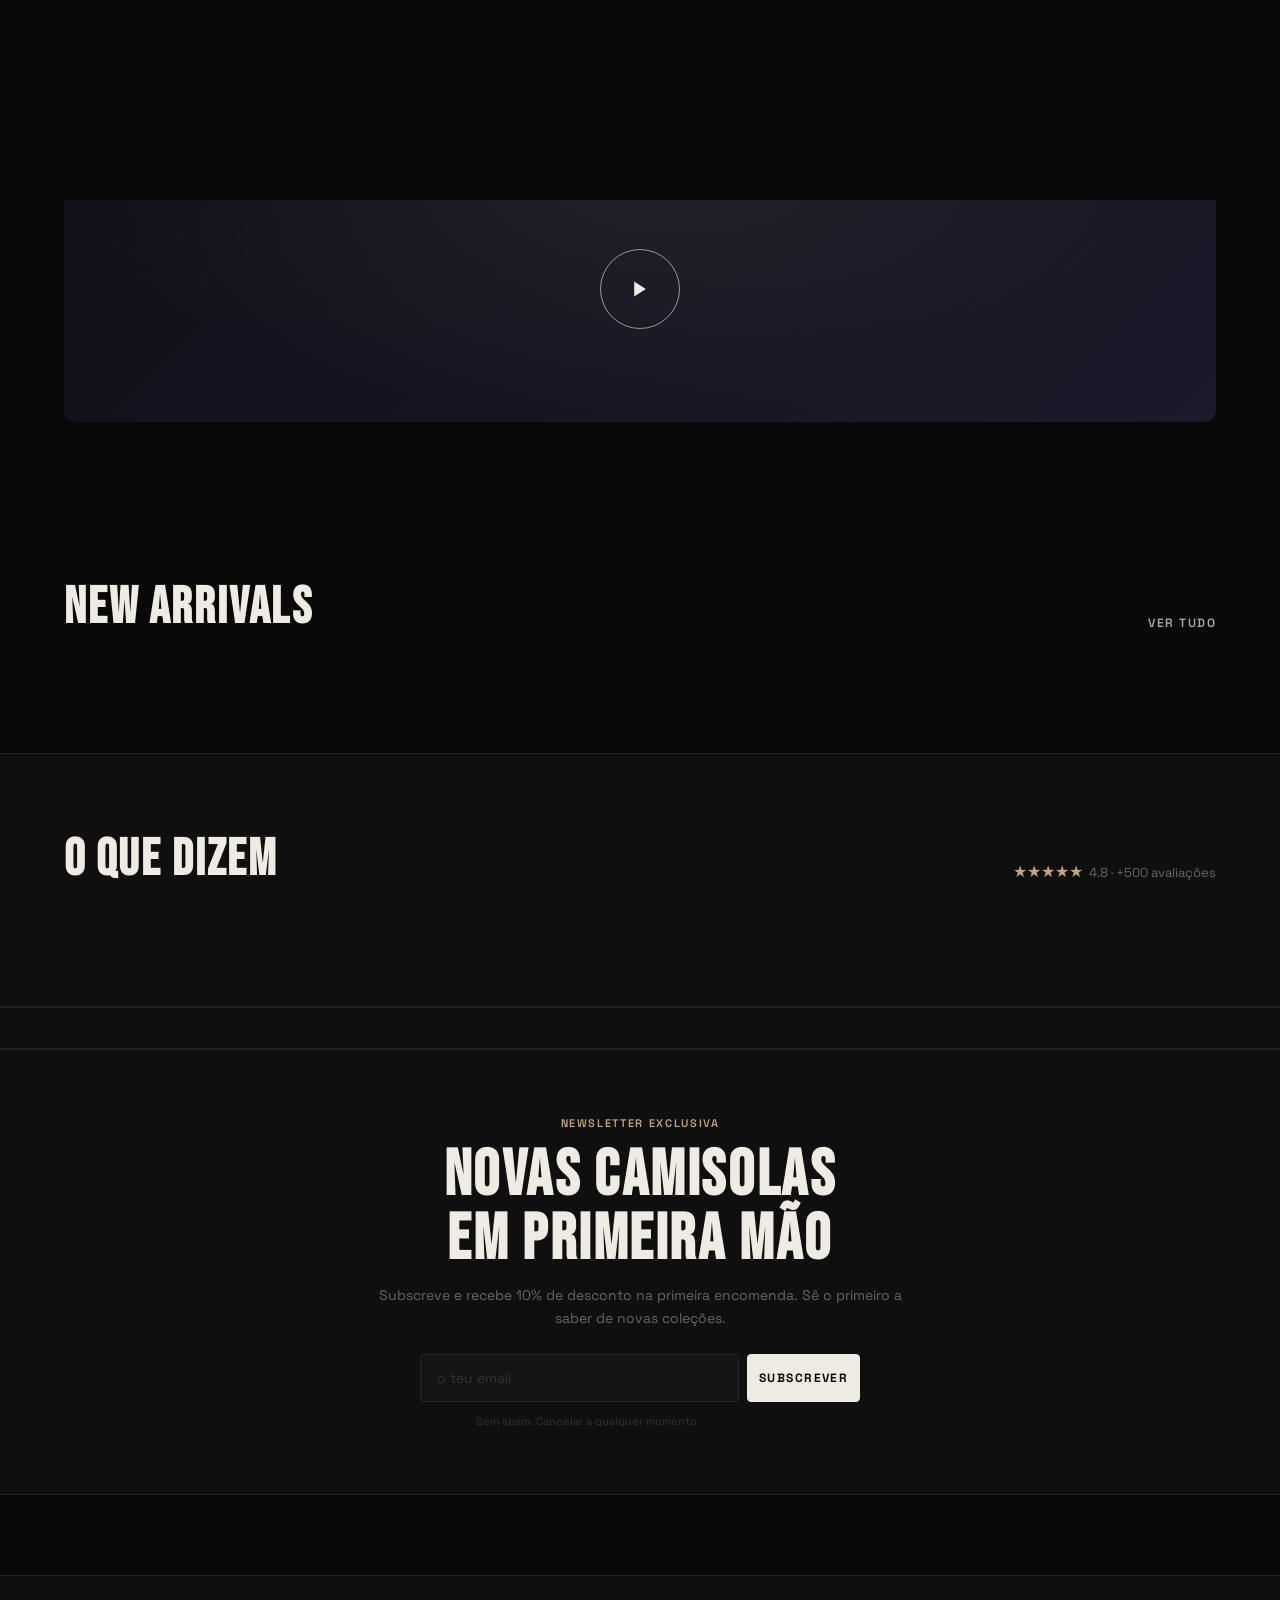
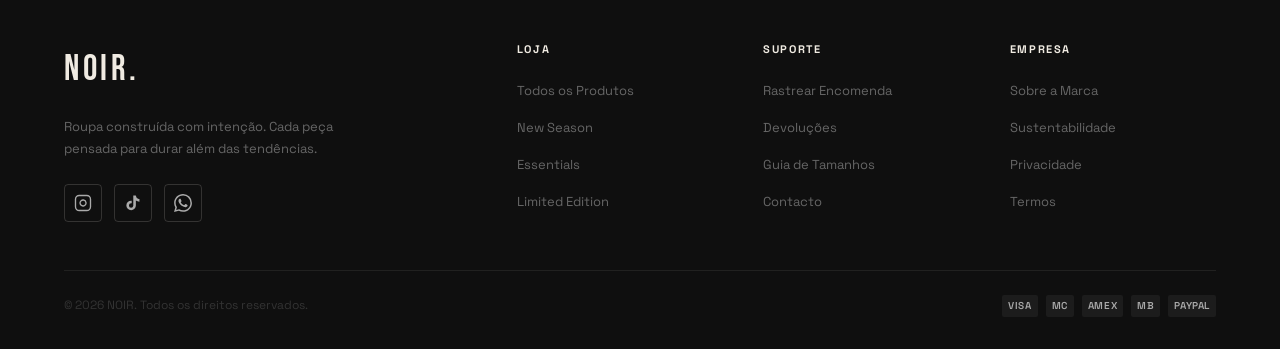
==== commit d624ff6d: "update" ====
--- a/index.html
+++ b/index.html
@@ -3,10 +3,10 @@
 <head>
   <meta charset="UTF-8">
   <meta name="viewport" content="width=device-width, initial-scale=1.0">
-  <title>NOIR. — Premium Streetwear</title>
-  <meta name="description" content="NOIR. — Roupa construída com intenção. Premium streetwear para quem recusa o ordinário.">
-  <meta property="og:title" content="NOIR. — Premium Streetwear">
-  <meta property="og:description" content="Premium streetwear para quem recusa o ordinário.">
+  <title>NOIR. — Camisolas de Futebol</title>
+  <meta name="description" content="NOIR. — Camisolas oficiais das maiores seleções e clubes do mundo. Cabo Verde, Portugal, Brasil, Barcelona e muito mais.">
+  <meta property="og:title" content="NOIR. — Camisolas de Futebol">
+  <meta property="og:description" content="Camisolas oficiais das maiores equipas e seleções do mundo.">
   <link rel="preconnect" href="https://fonts.googleapis.com">
   <link rel="preconnect" href="https://fonts.gstatic.com" crossorigin>
   <link rel="stylesheet" href="css/main.css">
@@ -24,13 +24,72 @@
     .hero-bg {
       position: absolute;
       inset: 0;
-      background: linear-gradient(135deg, #080808 0%, #141420 40%, #0a0a0a 100%);
+      background: linear-gradient(135deg, #060810 0%, #0d1020 45%, #080a18 100%);
     }
     .hero-bg::after {
       content: '';
       position: absolute;
       inset: 0;
-      background: radial-gradient(ellipse at 70% 40%, rgba(196,164,124,0.06) 0%, transparent 60%);
+      background:
+        radial-gradient(ellipse at 70% 35%, rgba(0,56,147,0.12) 0%, transparent 55%),
+        radial-gradient(ellipse at 30% 70%, rgba(196,164,124,0.05) 0%, transparent 50%);
+    }
+
+    /* ---- Jersey hero animation ---- */
+    .hero-jerseys {
+      position: absolute;
+      right: var(--pad);
+      top: 50%;
+      transform: translateY(-52%);
+      display: flex;
+      align-items: flex-end;
+      z-index: 1;
+      pointer-events: none;
+    }
+    .hero-jersey {
+      width: clamp(155px, 17vw, 255px);
+      filter: drop-shadow(0 20px 45px rgba(0,0,0,0.7));
+      opacity: 0;
+      display: block;
+    }
+    .hero-jersey-blue {
+      margin-right: clamp(-40px, -4vw, -60px);
+      z-index: 1;
+      animation: jerseyIn1 0.95s cubic-bezier(0.23,1,0.32,1) 0.45s both,
+                 jerseyFloat1 7s ease-in-out 1.8s infinite;
+    }
+    .hero-jersey-white {
+      z-index: 2;
+      animation: jerseyIn2 0.95s cubic-bezier(0.23,1,0.32,1) 0.75s both,
+                 jerseyFloat2 7s ease-in-out 2.2s infinite;
+    }
+    @keyframes jerseyIn1 {
+      from { opacity:0; transform: translateY(70px) rotate(-22deg) scale(0.82); }
+      to   { opacity:1; transform: translateY(8px)  rotate(-8deg)  scale(1); }
+    }
+    @keyframes jerseyIn2 {
+      from { opacity:0; transform: translateY(90px) rotate(20deg)  scale(0.82); }
+      to   { opacity:1; transform: translateY(0)    rotate(5deg)   scale(1); }
+    }
+    @keyframes jerseyFloat1 {
+      0%,100% { transform: translateY(8px)  rotate(-8deg); }
+      50%     { transform: translateY(-6px) rotate(-6deg); }
+    }
+    @keyframes jerseyFloat2 {
+      0%,100% { transform: translateY(0)    rotate(5deg); }
+      50%     { transform: translateY(-11px) rotate(7deg); }
+    }
+    @media (max-width: 900px) {
+      .hero-jerseys {
+        right: 50%;
+        transform: translate(50%, -68%);
+        opacity: 0.28;
+        z-index: 0;
+      }
+      .hero-jersey { width: 130px; }
+    }
+    @media (max-width: 600px) {
+      .hero-jerseys { display: none; }
     }
     .hero-noise {
       position: absolute;
@@ -181,17 +240,24 @@
   <div class="hero-noise"></div>
   <div class="bg-blob bg-blob-1"></div>
   <div class="bg-blob bg-blob-2"></div>
+
+  <!-- Camisolas de Cabo Verde animadas -->
+  <div class="hero-jerseys">
+    <img src="assets/images/cv-jersey-blue.svg"  alt="Cabo Verde — Camisola Principal"    class="hero-jersey hero-jersey-blue">
+    <img src="assets/images/cv-jersey-white.svg" alt="Cabo Verde — Camisola Alternativa"  class="hero-jersey hero-jersey-white">
+  </div>
+
   <div class="hero-content container">
-    <div class="hero-label">Nova Coleção 2026</div>
+    <div class="hero-label">Temporada 2025 / 26</div>
     <h1 class="hero-title">
-      <span class="hero-text-line"><span>Built</span></span>
-      <span class="hero-text-line"><span>For The</span></span>
-      <span class="hero-text-line"><span style="color:var(--accent)">Streets.</span></span>
+      <span class="hero-text-line"><span>Veste</span></span>
+      <span class="hero-text-line"><span>As Tuas</span></span>
+      <span class="hero-text-line"><span style="color:var(--accent)">Cores.</span></span>
     </h1>
-    <p class="hero-sub">Roupa construída com intenção. Cada peça pensada para durar além das tendências.</p>
+    <p class="hero-sub">Camisolas oficiais das maiores seleções e clubes do mundo. Qualidade premium, autenticidade garantida.</p>
     <div class="hero-ctas">
-      <a href="shop.html" class="btn btn-primary btn-lg">Shop Now</a>
-      <a href="shop.html?collection=new-season" class="btn btn-outline btn-lg">New Season</a>
+      <a href="shop.html" class="btn btn-primary btn-lg">Ver Coleção</a>
+      <a href="shop.html?collection=cabo-verde" class="btn btn-outline btn-lg">Cabo Verde</a>
     </div>
   </div>
   <div class="hero-scroll">
@@ -203,19 +269,23 @@
 <!-- ===================== MARQUEE ===================== -->
 <div class="marquee-wrap">
   <div class="marquee-track">
-    <div class="marquee-item"><span class="marquee-dot"></span>New Season 2026</div>
-    <div class="marquee-item"><span class="marquee-dot"></span>Free Shipping Over €80</div>
-    <div class="marquee-item"><span class="marquee-dot"></span>Premium Quality Fabrics</div>
-    <div class="marquee-item"><span class="marquee-dot"></span>Limited Edition Drops</div>
-    <div class="marquee-item"><span class="marquee-dot"></span>30-Day Free Returns</div>
-    <div class="marquee-item"><span class="marquee-dot"></span>Worldwide Shipping</div>
+    <div class="marquee-item"><span class="marquee-dot"></span>Temporada 2025/26</div>
+    <div class="marquee-item"><span class="marquee-dot"></span>Envio Grátis acima de €80</div>
+    <div class="marquee-item"><span class="marquee-dot"></span>Cabo Verde · Portugal · Brasil</div>
+    <div class="marquee-item"><span class="marquee-dot"></span>Camisolas Oficiais</div>
+    <div class="marquee-item"><span class="marquee-dot"></span>Devoluções 30 Dias</div>
+    <div class="marquee-item"><span class="marquee-dot"></span>Envio Mundial</div>
+    <div class="marquee-item"><span class="marquee-dot"></span>Barcelona · Real Madrid · PSG</div>
+    <div class="marquee-item"><span class="marquee-dot"></span>Autenticidade Garantida</div>
     <!-- duplicate for seamless loop -->
-    <div class="marquee-item"><span class="marquee-dot"></span>New Season 2026</div>
-    <div class="marquee-item"><span class="marquee-dot"></span>Free Shipping Over €80</div>
-    <div class="marquee-item"><span class="marquee-dot"></span>Premium Quality Fabrics</div>
-    <div class="marquee-item"><span class="marquee-dot"></span>Limited Edition Drops</div>
-    <div class="marquee-item"><span class="marquee-dot"></span>30-Day Free Returns</div>
-    <div class="marquee-item"><span class="marquee-dot"></span>Worldwide Shipping</div>
+    <div class="marquee-item"><span class="marquee-dot"></span>Temporada 2025/26</div>
+    <div class="marquee-item"><span class="marquee-dot"></span>Envio Grátis acima de €80</div>
+    <div class="marquee-item"><span class="marquee-dot"></span>Cabo Verde · Portugal · Brasil</div>
+    <div class="marquee-item"><span class="marquee-dot"></span>Camisolas Oficiais</div>
+    <div class="marquee-item"><span class="marquee-dot"></span>Devoluções 30 Dias</div>
+    <div class="marquee-item"><span class="marquee-dot"></span>Envio Mundial</div>
+    <div class="marquee-item"><span class="marquee-dot"></span>Barcelona · Real Madrid · PSG</div>
+    <div class="marquee-item"><span class="marquee-dot"></span>Autenticidade Garantida</div>
   </div>
 </div>
 
@@ -248,7 +318,7 @@
       <div style="position:absolute;inset:0;background:radial-gradient(ellipse at center, rgba(196,164,124,0.08) 0%, transparent 70%)"></div>
       <div class="video-mock-text">
         <div style="font-family:var(--font-display);font-size:clamp(32px,5vw,72px);text-transform:uppercase;letter-spacing:.04em;margin-bottom:8px">
-          The Story<br>Behind NOIR.
+          A Paixão<br>Pelo Futebol
         </div>
         <div class="video-play-btn" style="position:static;margin-top:16px">
           <div class="video-play-circle">
@@ -298,10 +368,10 @@
     <div class="reveal" style="max-width:560px;margin:0 auto">
       <div class="label" style="margin-bottom:12px;color:var(--accent)">Newsletter exclusiva</div>
       <h2 style="font-family:var(--font-display);font-size:clamp(36px,5vw,64px);text-transform:uppercase;letter-spacing:.04em;line-height:1;margin-bottom:12px">
-        Acesso antecipado<br>a drops exclusivos
+        Novas camisolas<br>em primeira mão
       </h2>
       <p style="font-size:14px;color:var(--text-3);margin:0 auto 0">
-        Subscreve e recebe 10% de desconto na primeira encomenda.
+        Subscreve e recebe 10% de desconto na primeira encomenda. Sê o primeiro a saber de novas coleções.
       </p>
       <form class="nl-form" id="homeNewsletterForm">
         <input type="email" class="form-input" placeholder="o teu email" required style="height:48px">
@@ -325,13 +395,16 @@
   if (cGrid && typeof COLLECTIONS !== 'undefined') {
     cGrid.innerHTML = COLLECTIONS.map(c => `
       <a href="shop.html?collection=${c.id}" class="collection-card reveal">
-        <div class="collection-card-media">
-          <div class="product-placeholder ${c.ph}"></div>
+        <div class="collection-card-media${c.img ? ' collection-card-jersey' : ''}">
+          ${c.img
+            ? `<img src="${c.img}" alt="${c.name}" class="collection-jersey-img" loading="lazy">`
+            : `<div class="product-placeholder ${c.ph}"></div>`
+          }
         </div>
         <div class="collection-card-overlay"></div>
         <div class="collection-card-content">
           <div class="collection-card-title">${c.name}</div>
-          <div class="collection-card-count">${c.count} peças</div>
+          <div class="collection-card-count">${c.count} peça${c.count !== 1 ? 's' : ''}</div>
         </div>
       </a>
     `).join('');
--- a/css/main.css
+++ b/css/main.css
@@ -879,13 +879,38 @@
 }
 .color-dot:hover, .color-dot.active { border-color: var(--text); transform: scale(1.2); }
 
-/* Product placeholder gradients */
+/* Product placeholder */
 .product-placeholder {
   width: 100%; height: 100%;
   display: flex;
   align-items: center;
   justify-content: center;
 }
+
+/* Jersey silhouette clip-path for product cards */
+.product-card-media .product-placeholder,
+.cart-item-img .product-placeholder {
+  clip-path: polygon(
+    30% 0%, 8% 5%, 0% 20%, 10% 38%, 20% 34%,
+    18% 100%, 82% 100%, 80% 34%, 90% 38%,
+    100% 20%, 92% 5%, 70% 0%,
+    62% 12%, 50% 15%, 38% 12%
+  );
+}
+
+/* Collection card jersey image */
+.collection-card-jersey { background: var(--bg-3); }
+.collection-jersey-img {
+  width: 100%; height: 100%;
+  object-fit: contain;
+  padding: 18% 20% 8%;
+  transition: transform var(--t3);
+}
+.collection-card:hover .collection-jersey-img {
+  transform: scale(1.06) translateY(-4px);
+}
+
+/* Legacy neutral shades (fallback) */
 .ph-1 { background: linear-gradient(160deg, #141418 0%, #22222a 100%); }
 .ph-2 { background: linear-gradient(160deg, #180f0a 0%, #2d1c10 100%); }
 .ph-3 { background: linear-gradient(160deg, #0a1410 0%, #162819 100%); }
@@ -894,6 +919,47 @@
 .ph-6 { background: linear-gradient(160deg, #141818 0%, #1f2828 100%); }
 .ph-7 { background: linear-gradient(160deg, #141010 0%, #261c1c 100%); }
 .ph-8 { background: linear-gradient(160deg, #0f1418 0%, #1a2330 100%); }
+
+/* ---- Team-specific jersey colors ---- */
+
+/* Cabo Verde */
+.ph-cv-blue  { background: linear-gradient(160deg, #002060 0%, #0047B0 100%); }
+.ph-cv-white { background: linear-gradient(160deg, #E8ECF8 0%, #FFFFFF 100%); }
+
+/* Seleções Nacionais */
+.ph-portugal  { background: linear-gradient(145deg, #8B0020 0%, #A2173A 55%, #006600 100%); }
+.ph-france    { background: linear-gradient(160deg, #001650 0%, #002776 100%); }
+.ph-germany   { background: linear-gradient(160deg, #1a1a1a 0%, #3a3a3a 50%, #ffffff 100%); }
+.ph-italy     { background: linear-gradient(160deg, #001a80 0%, #003399 100%); }
+.ph-espanha   { background: linear-gradient(160deg, #820010 0%, #AA151B 100%); }
+.ph-brasil    { background: linear-gradient(145deg, #005C1E 0%, #009C3B 40%, #F5D100 100%); }
+.ph-argentina { background: linear-gradient(160deg, #4a8acc 0%, #74ACDF 50%, #ffffff 100%); }
+
+/* Clubes */
+.ph-barca    {
+  background: linear-gradient(
+    90deg,
+    #004D98 0%, #004D98 14.28%,
+    #A50044 14.28%, #A50044 28.57%,
+    #004D98 28.57%, #004D98 42.86%,
+    #A50044 42.86%, #A50044 57.14%,
+    #004D98 57.14%, #004D98 71.42%,
+    #A50044 71.42%, #A50044 85.71%,
+    #004D98 85.71%, #004D98 100%
+  );
+}
+.ph-madrid   { background: linear-gradient(160deg, #D0D0D8 0%, #F8F8FA 100%); }
+.ph-manu     { background: linear-gradient(160deg, #8B0000 0%, #DA020E 100%); }
+.ph-psg      { background: linear-gradient(160deg, #001a60 0%, #003C8E 70%, #ED1C24 100%); }
+.ph-liverpool { background: linear-gradient(160deg, #8B0010 0%, #C8102E 100%); }
+.ph-milan    {
+  background: repeating-linear-gradient(
+    90deg,
+    #FB090B 0px, #FB090B 22px,
+    #0a0a0a 22px, #0a0a0a 44px
+  );
+}
+.ph-city     { background: linear-gradient(160deg, #3a8ab0 0%, #6CABDD 100%); }
 
 /* ============================================================
    FORMS
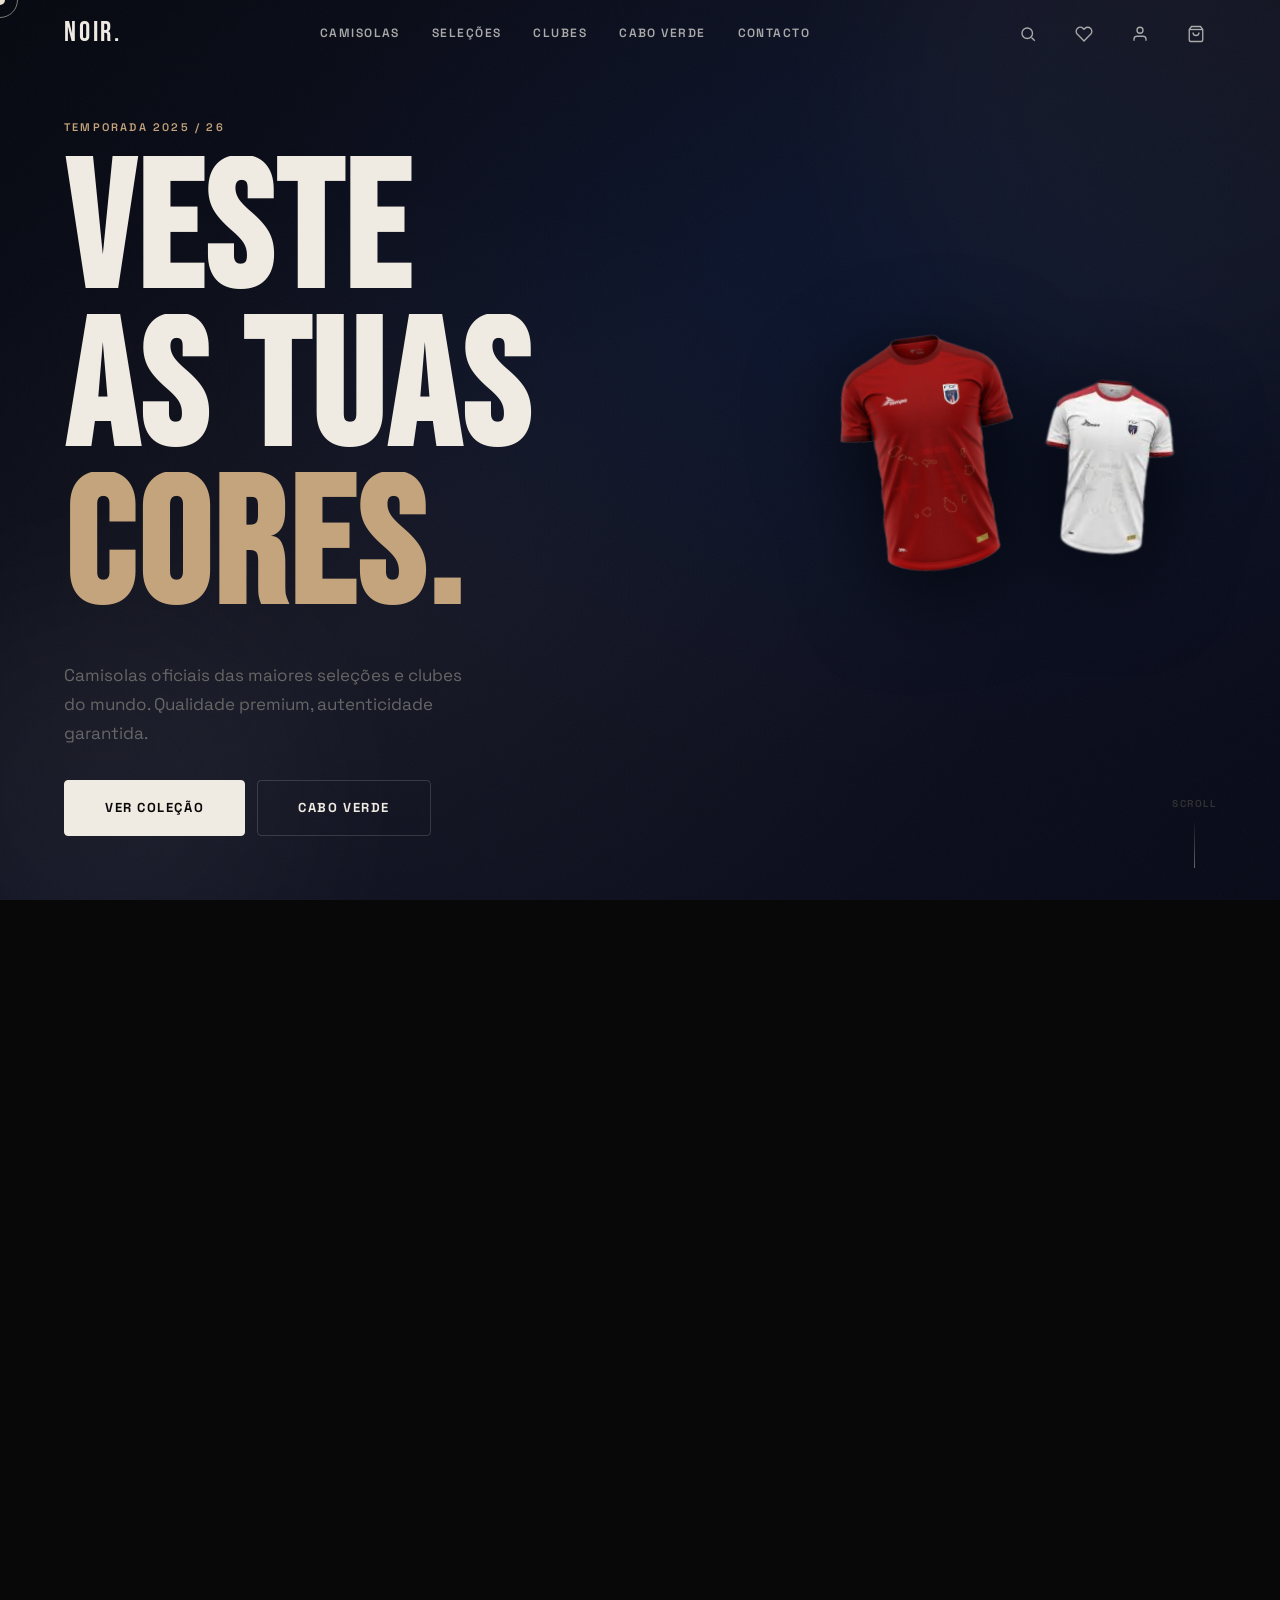
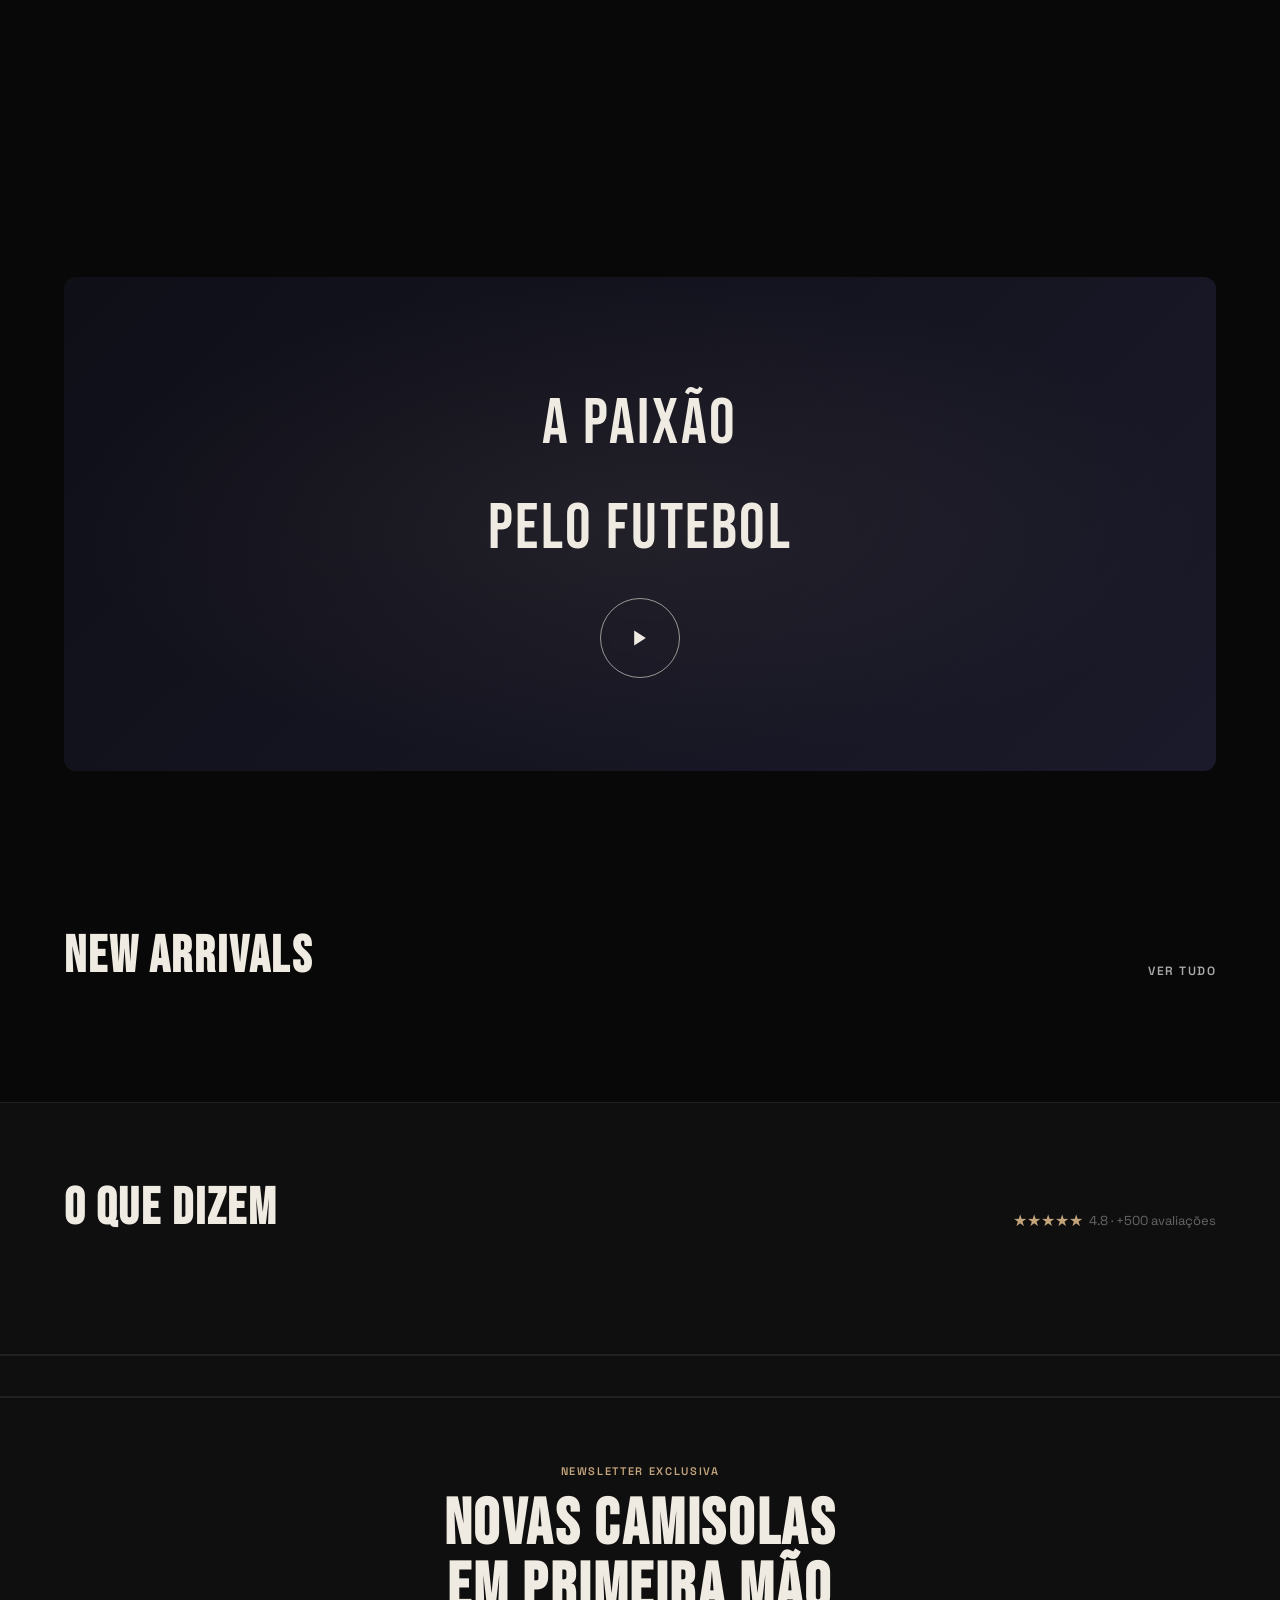
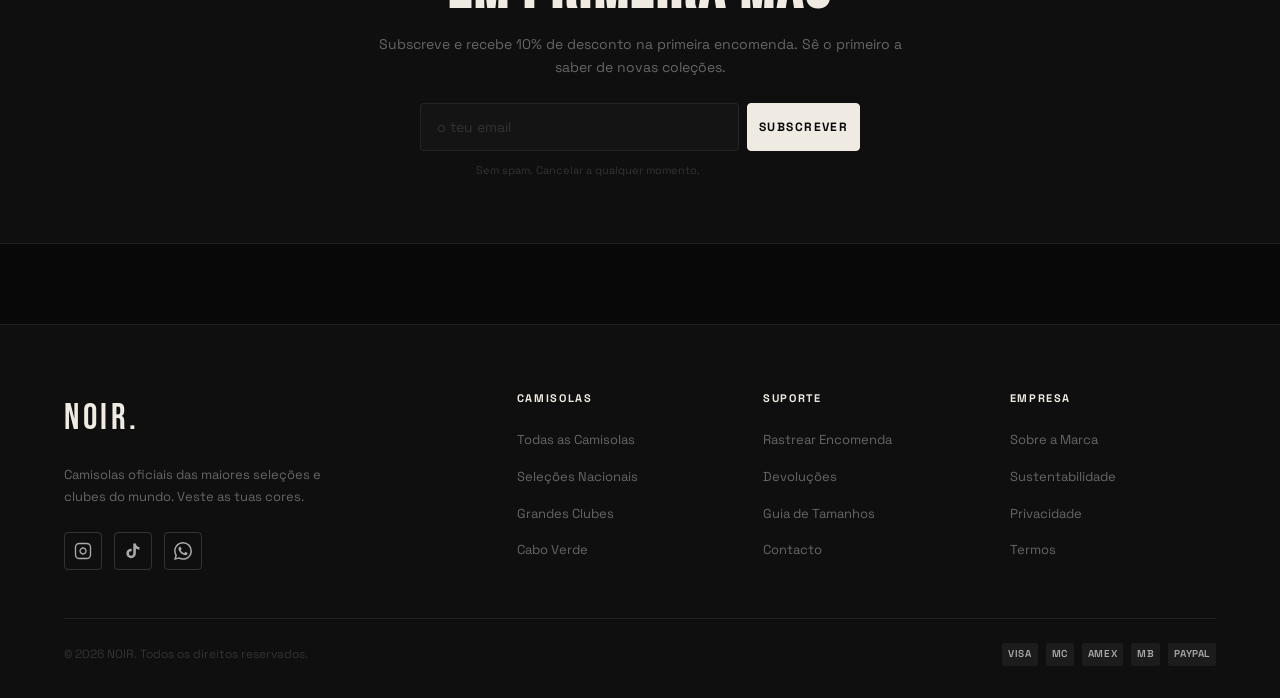
==== commit a800807b: "Upadte" ====
--- a/index.html
+++ b/index.html
@@ -243,8 +243,8 @@
 
   <!-- Camisolas de Cabo Verde animadas -->
   <div class="hero-jerseys">
-    <img src="assets/images/cv-jersey-blue.svg"  alt="Cabo Verde — Camisola Principal"    class="hero-jersey hero-jersey-blue">
-    <img src="assets/images/cv-jersey-white.svg" alt="Cabo Verde — Camisola Alternativa"  class="hero-jersey hero-jersey-white">
+    <img src="assets/images/Cape_Verde_Third_Shirt-removebg-preview.png"  alt="Cabo Verde — Camisola Principal"    class="hero-jersey hero-jersey-blue">
+    <img src="assets/images/cv-jersey-white.svg.png" alt="Cabo Verde — Camisola Alternativa"  class="hero-jersey hero-jersey-white">
   </div>
 
   <div class="hero-content container">
